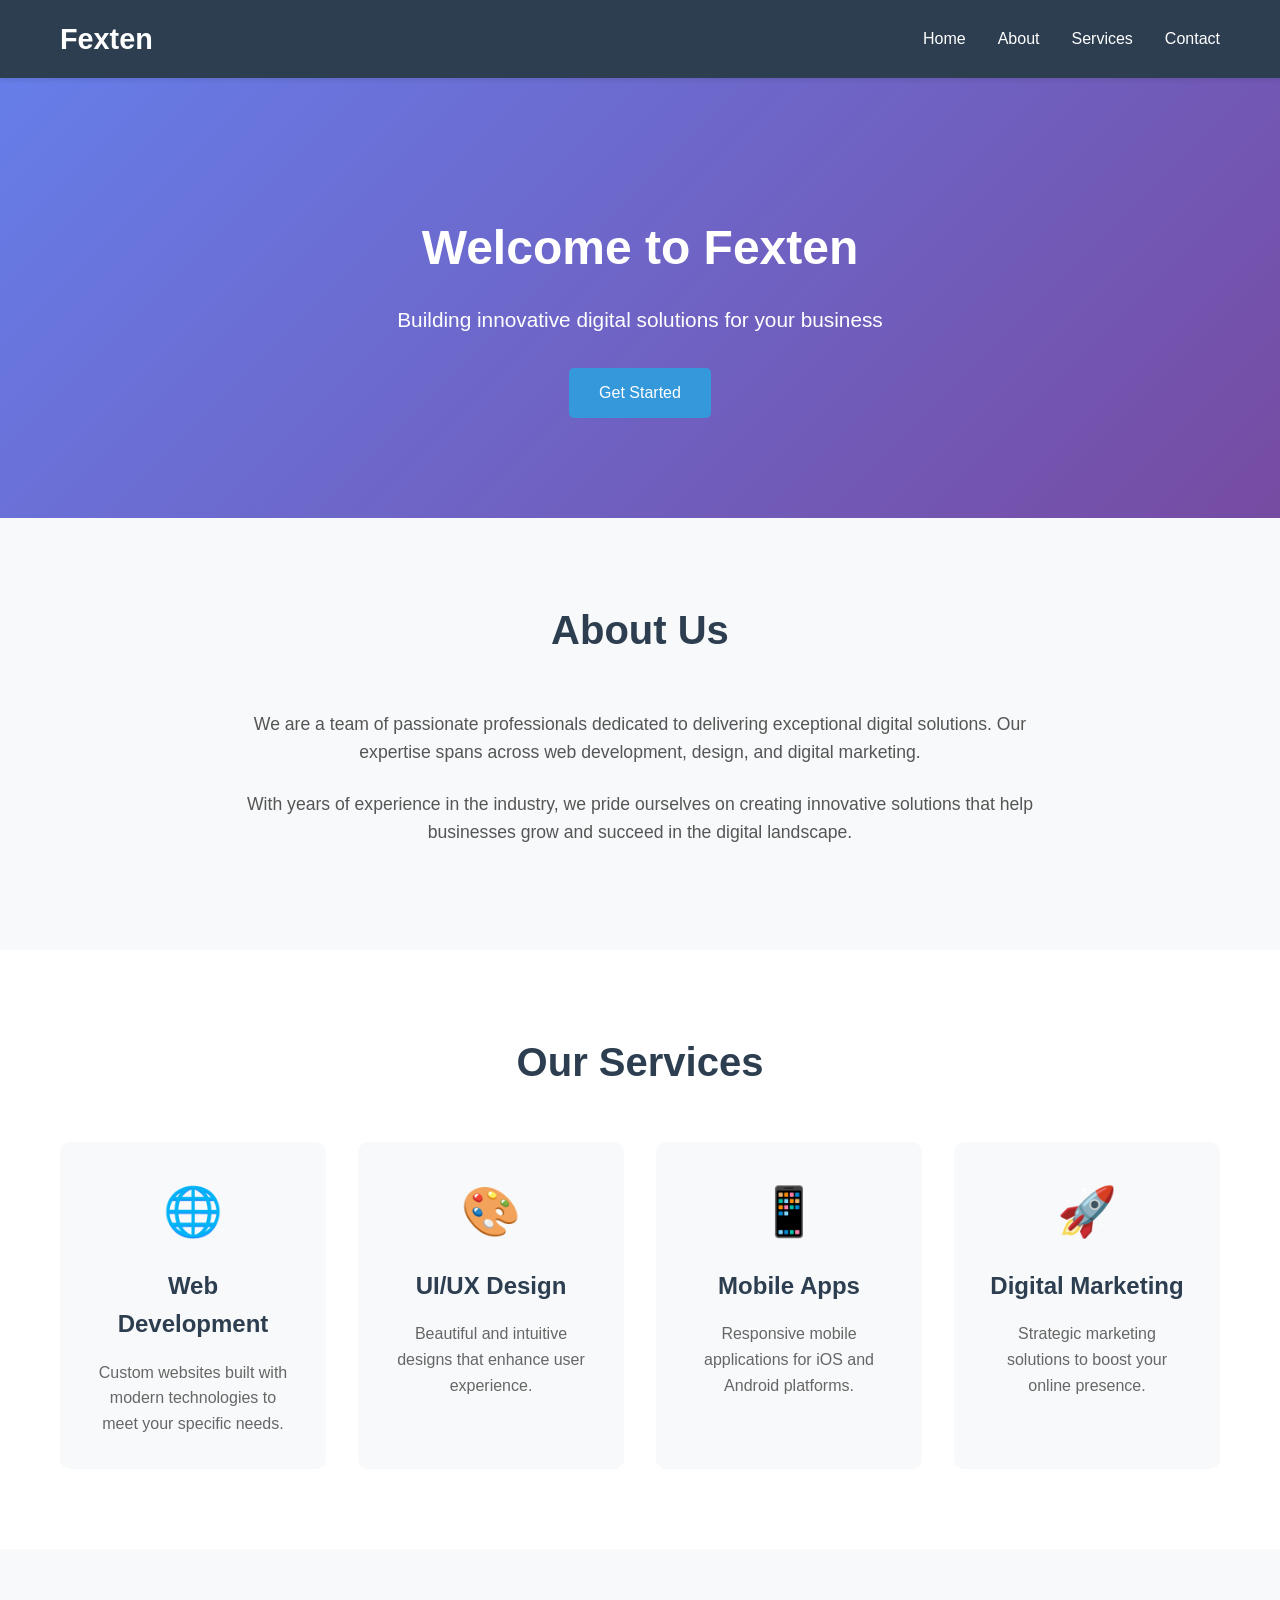
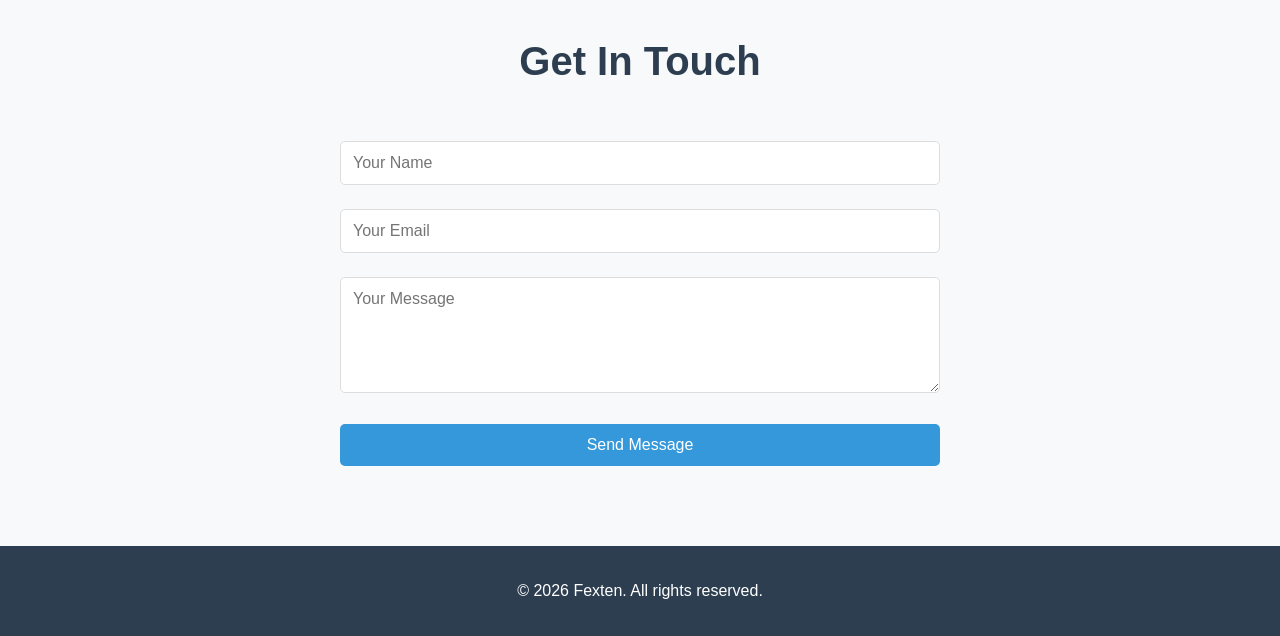
==== index.html @ c0294bf7 "Project initailization" ====
<!DOCTYPE html>
<html lang="en">
<head>
    <meta charset="UTF-8">
    <meta name="viewport" content="width=device-width, initial-scale=1.0">
    <title>Fexten - Your Digital Solution</title>
    <link rel="stylesheet" href="style.css">
</head>
<body>
    <!-- Header -->
    <header>
        <nav class="navbar">
            <div class="container">
                <div class="logo">
                    <h1>Fexten</h1>
                </div>
                <ul class="nav-menu">
                    <li><a href="#home">Home</a></li>
                    <li><a href="#about">About</a></li>
                    <li><a href="#services">Services</a></li>
                    <li><a href="#contact">Contact</a></li>
                </ul>
            </div>
        </nav>
    </header>

    <!-- Hero Section -->
    <section id="home" class="hero">
        <div class="container">
            <div class="hero-content">
                <h2>Welcome to Fexten</h2>
                <p>Building innovative digital solutions for your business</p>
                <a href="#services" class="btn">Get Started</a>
            </div>
        </div>
    </section>

    <!-- About Section -->
    <section id="about" class="about">
        <div class="container">
            <h2>About Us</h2>
            <div class="about-content">
                <div class="about-text">
                    <p>We are a team of passionate professionals dedicated to delivering exceptional digital solutions. Our expertise spans across web development, design, and digital marketing.</p>
                    <p>With years of experience in the industry, we pride ourselves on creating innovative solutions that help businesses grow and succeed in the digital landscape.</p>
                </div>
            </div>
        </div>
    </section>

    <!-- Services Section -->
    <section id="services" class="services">
        <div class="container">
            <h2>Our Services</h2>
            <div class="services-grid">
                <div class="service-card">
                    <div class="service-icon">🌐</div>
                    <h3>Web Development</h3>
                    <p>Custom websites built with modern technologies to meet your specific needs.</p>
                </div>
                <div class="service-card">
                    <div class="service-icon">🎨</div>
                    <h3>UI/UX Design</h3>
                    <p>Beautiful and intuitive designs that enhance user experience.</p>
                </div>
                <div class="service-card">
                    <div class="service-icon">📱</div>
                    <h3>Mobile Apps</h3>
                    <p>Responsive mobile applications for iOS and Android platforms.</p>
                </div>
                <div class="service-card">
                    <div class="service-icon">🚀</div>
                    <h3>Digital Marketing</h3>
                    <p>Strategic marketing solutions to boost your online presence.</p>
                </div>
            </div>
        </div>
    </section>

    <!-- Contact Section -->
    <section id="contact" class="contact">
        <div class="container">
            <h2>Get In Touch</h2>
            <div class="contact-content">
                <form class="contact-form">
                    <div class="form-group">
                        <input type="text" placeholder="Your Name" required>
                    </div>
                    <div class="form-group">
                        <input type="email" placeholder="Your Email" required>
                    </div>
                    <div class="form-group">
                        <textarea placeholder="Your Message" rows="5" required></textarea>
                    </div>
                    <button type="submit" class="btn">Send Message</button>
                </form>
            </div>
        </div>
    </section>

    <!-- Footer -->
    <footer>
        <div class="container">
            <p>&copy; 2026 Fexten. All rights reserved.</p>
        </div>
    </footer>
</body>
</html>
---- style.css ----
/* Reset and Base Styles */
* {
    margin: 0;
    padding: 0;
    box-sizing: border-box;
}

body {
    font-family: 'Segoe UI', Tahoma, Geneva, Verdana, sans-serif;
    line-height: 1.6;
    color: #333;
}

.container {
    max-width: 1200px;
    margin: 0 auto;
    padding: 0 20px;
}

/* Header and Navigation */
header {
    background-color: #2c3e50;
    color: white;
    padding: 1rem 0;
    position: fixed;
    width: 100%;
    top: 0;
    z-index: 1000;
    box-shadow: 0 2px 5px rgba(0, 0, 0, 0.1);
}

.navbar .container {
    display: flex;
    justify-content: space-between;
    align-items: center;
}

.logo h1 {
    font-size: 1.8rem;
    font-weight: bold;
}

.nav-menu {
    display: flex;
    list-style: none;
    gap: 2rem;
}

.nav-menu a {
    color: white;
    text-decoration: none;
    font-weight: 500;
    transition: color 0.3s ease;
}

.nav-menu a:hover {
    color: #3498db;
}

/* Hero Section */
.hero {
    background: linear-gradient(135deg, #667eea 0%, #764ba2 100%);
    color: white;
    padding: 150px 0 100px;
    text-align: center;
    margin-top: 60px;
}

.hero-content h2 {
    font-size: 3rem;
    margin-bottom: 1rem;
    animation: fadeInDown 1s ease;
}

.hero-content p {
    font-size: 1.3rem;
    margin-bottom: 2rem;
    animation: fadeInUp 1s ease;
}

/* Button Styles */
.btn {
    display: inline-block;
    padding: 12px 30px;
    background-color: #3498db;
    color: white;
    text-decoration: none;
    border-radius: 5px;
    transition: background-color 0.3s ease, transform 0.3s ease;
    border: none;
    cursor: pointer;
    font-size: 1rem;
}

.btn:hover {
    background-color: #2980b9;
    transform: translateY(-2px);
}

/* About Section */
.about {
    padding: 80px 0;
    background-color: #f8f9fa;
}

.about h2 {
    text-align: center;
    font-size: 2.5rem;
    margin-bottom: 3rem;
    color: #2c3e50;
}

.about-text {
    max-width: 800px;
    margin: 0 auto;
    text-align: center;
}

.about-text p {
    font-size: 1.1rem;
    margin-bottom: 1.5rem;
    color: #555;
}

/* Services Section */
.services {
    padding: 80px 0;
    background-color: white;
}

.services h2 {
    text-align: center;
    font-size: 2.5rem;
    margin-bottom: 3rem;
    color: #2c3e50;
}

.services-grid {
    display: grid;
    grid-template-columns: repeat(auto-fit, minmax(250px, 1fr));
    gap: 2rem;
}

.service-card {
    padding: 2rem;
    background-color: #f8f9fa;
    border-radius: 10px;
    text-align: center;
    transition: transform 0.3s ease, box-shadow 0.3s ease;
}

.service-card:hover {
    transform: translateY(-10px);
    box-shadow: 0 10px 30px rgba(0, 0, 0, 0.1);
}

.service-icon {
    font-size: 3rem;
    margin-bottom: 1rem;
}

.service-card h3 {
    font-size: 1.5rem;
    margin-bottom: 1rem;
    color: #2c3e50;
}

.service-card p {
    color: #666;
}

/* Contact Section */
.contact {
    padding: 80px 0;
    background-color: #f8f9fa;
}

.contact h2 {
    text-align: center;
    font-size: 2.5rem;
    margin-bottom: 3rem;
    color: #2c3e50;
}

.contact-content {
    max-width: 600px;
    margin: 0 auto;
}

.contact-form {
    display: flex;
    flex-direction: column;
    gap: 1.5rem;
}

.form-group input,
.form-group textarea {
    width: 100%;
    padding: 12px;
    border: 1px solid #ddd;
    border-radius: 5px;
    font-size: 1rem;
    font-family: inherit;
    transition: border-color 0.3s ease;
}

.form-group input:focus,
.form-group textarea:focus {
    outline: none;
    border-color: #3498db;
}

/* Footer */
footer {
    background-color: #2c3e50;
    color: white;
    text-align: center;
    padding: 2rem 0;
}

footer p {
    margin: 0;
}

/* Animations */
@keyframes fadeInDown {
    from {
        opacity: 0;
        transform: translateY(-20px);
    }
    to {
        opacity: 1;
        transform: translateY(0);
    }
}

@keyframes fadeInUp {
    from {
        opacity: 0;
        transform: translateY(20px);
    }
    to {
        opacity: 1;
        transform: translateY(0);
    }
}

/* Responsive Design */
@media (max-width: 768px) {
    .nav-menu {
        flex-direction: column;
        gap: 1rem;
    }

    .hero-content h2 {
        font-size: 2rem;
    }

    .hero-content p {
        font-size: 1rem;
    }

    .services-grid {
        grid-template-columns: 1fr;
    }
}
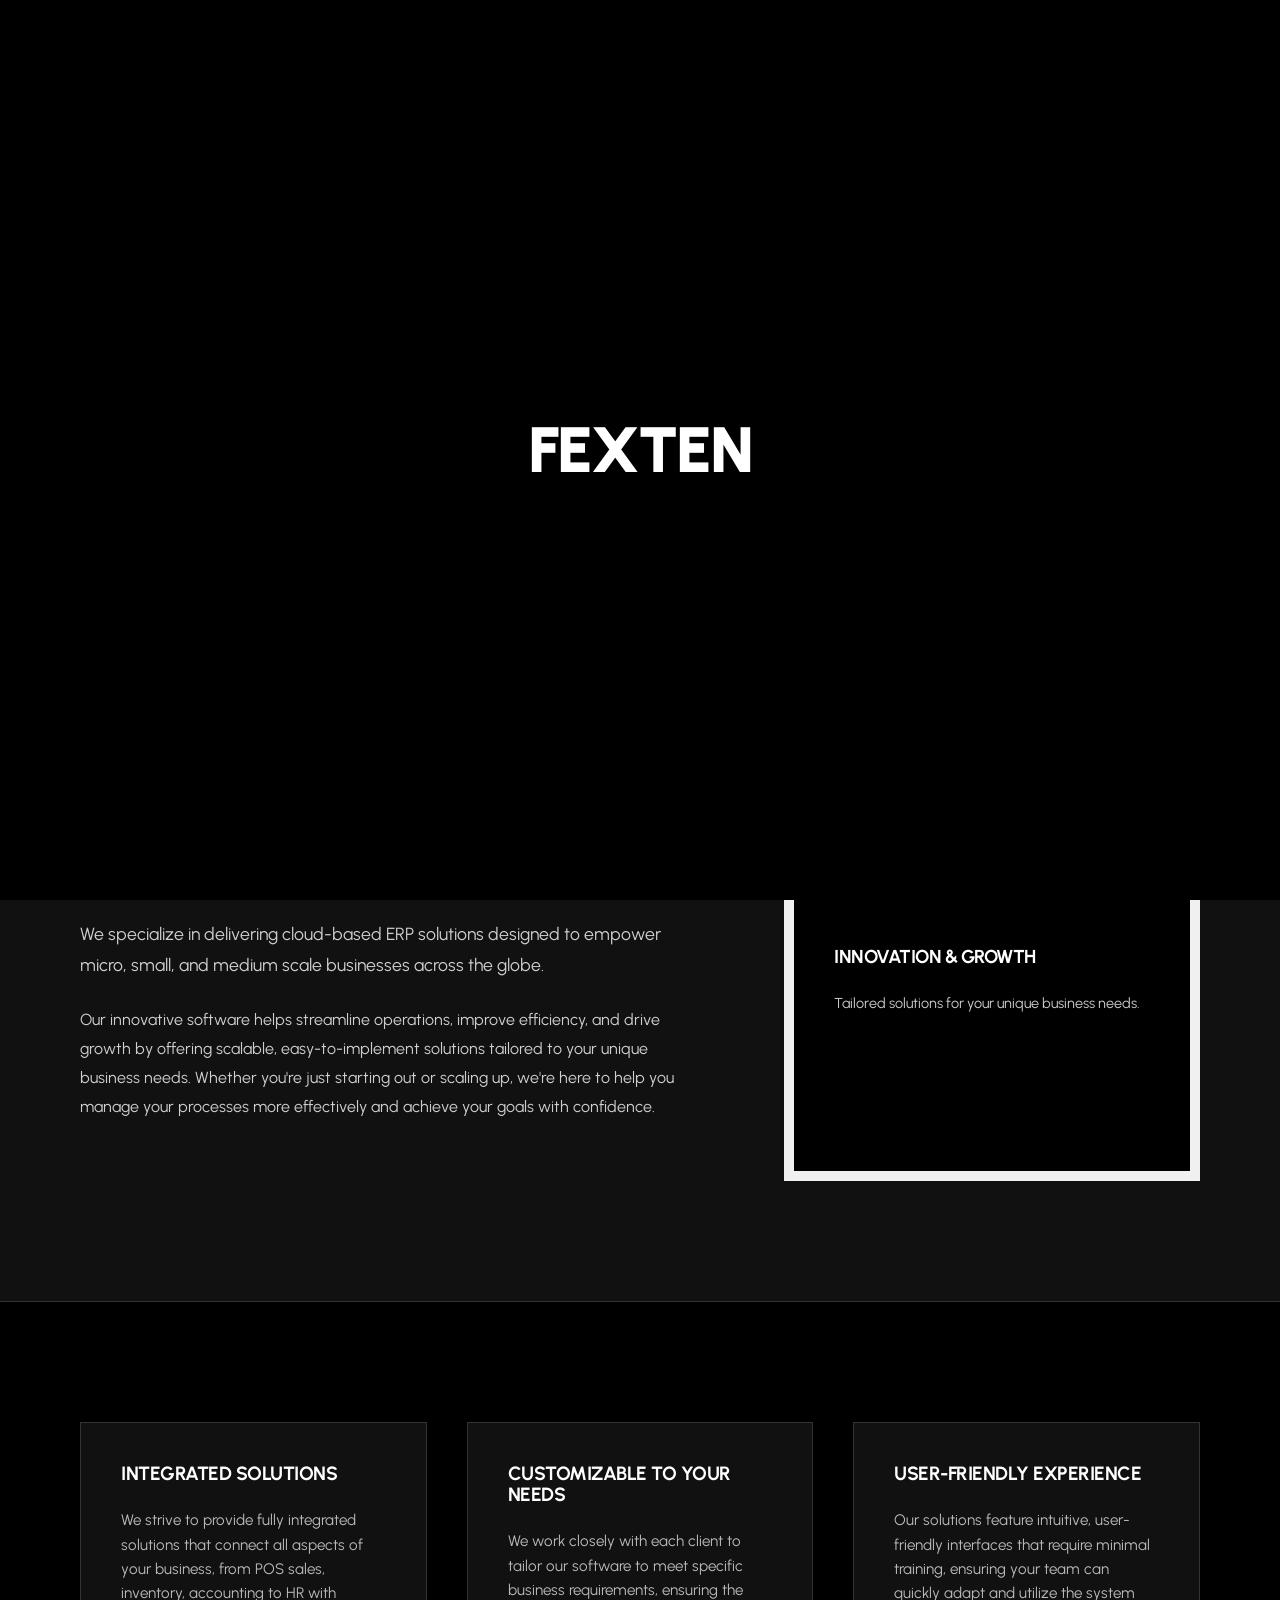
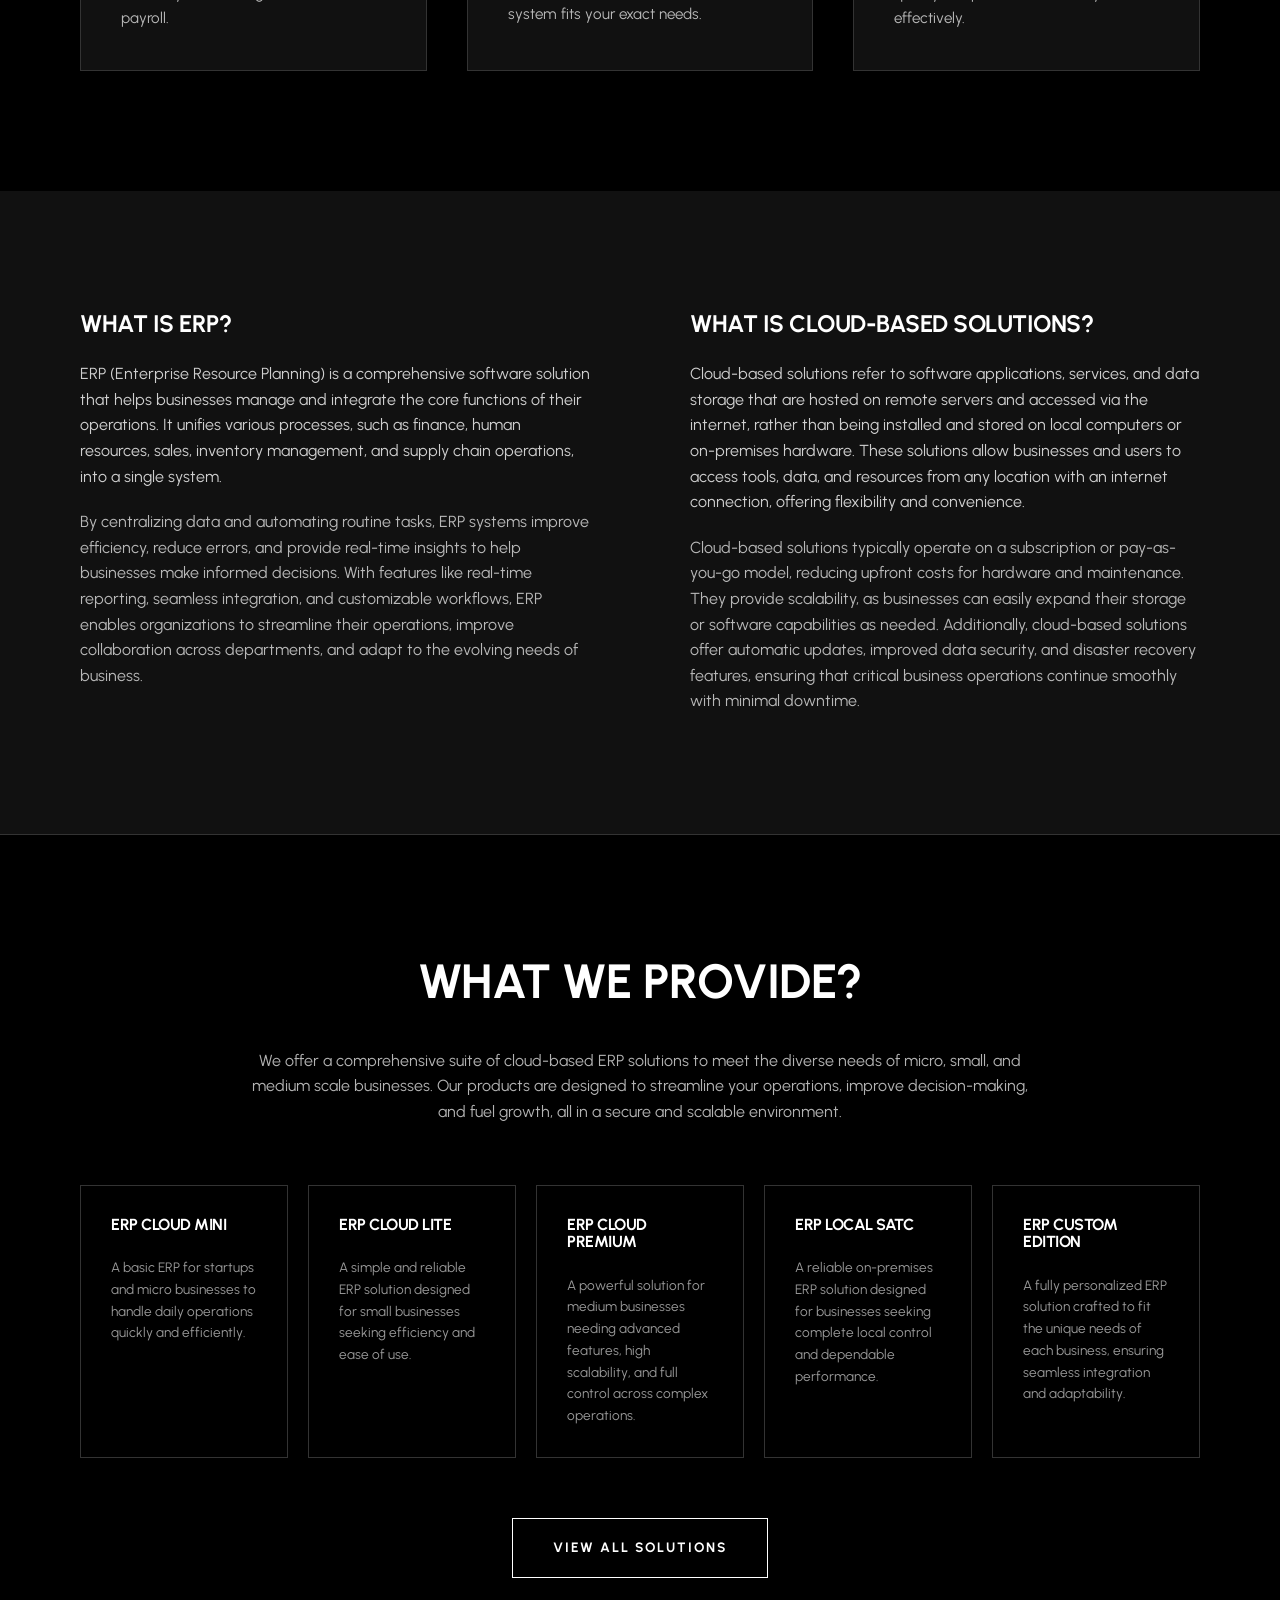
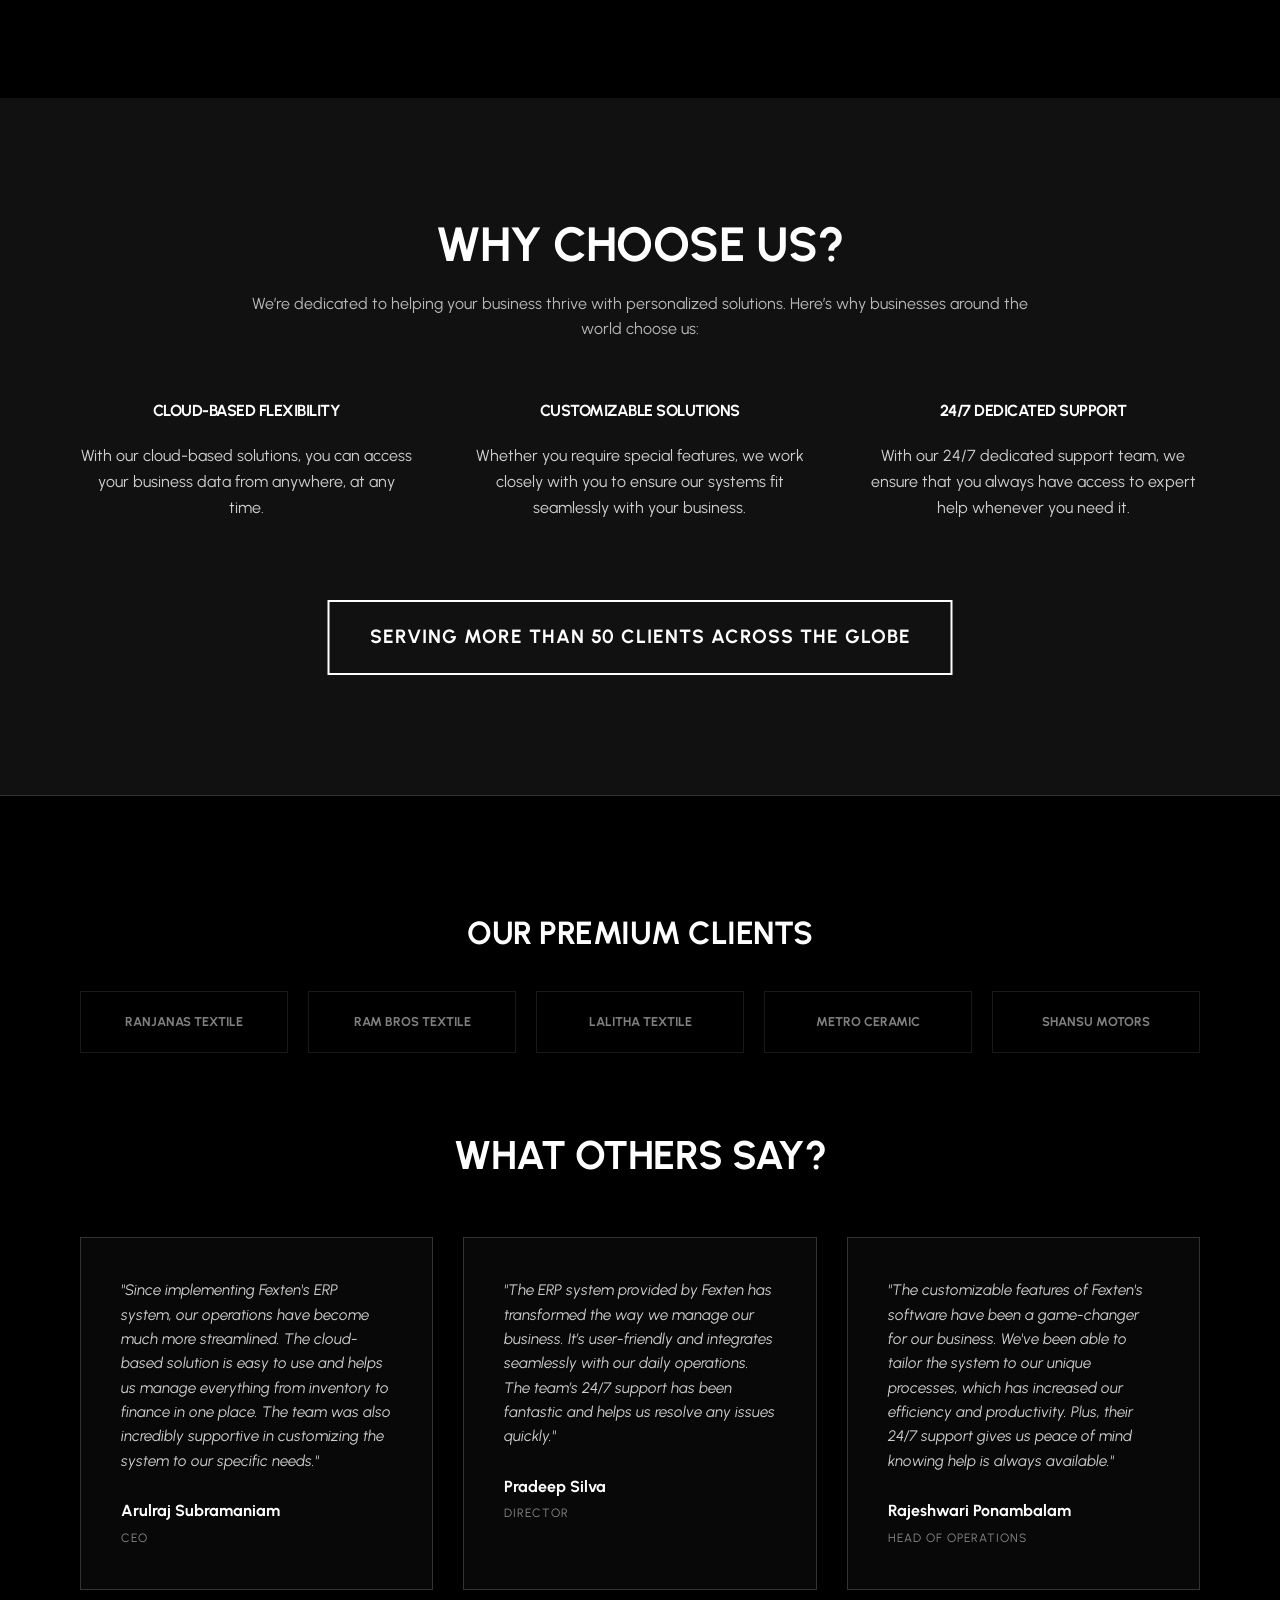
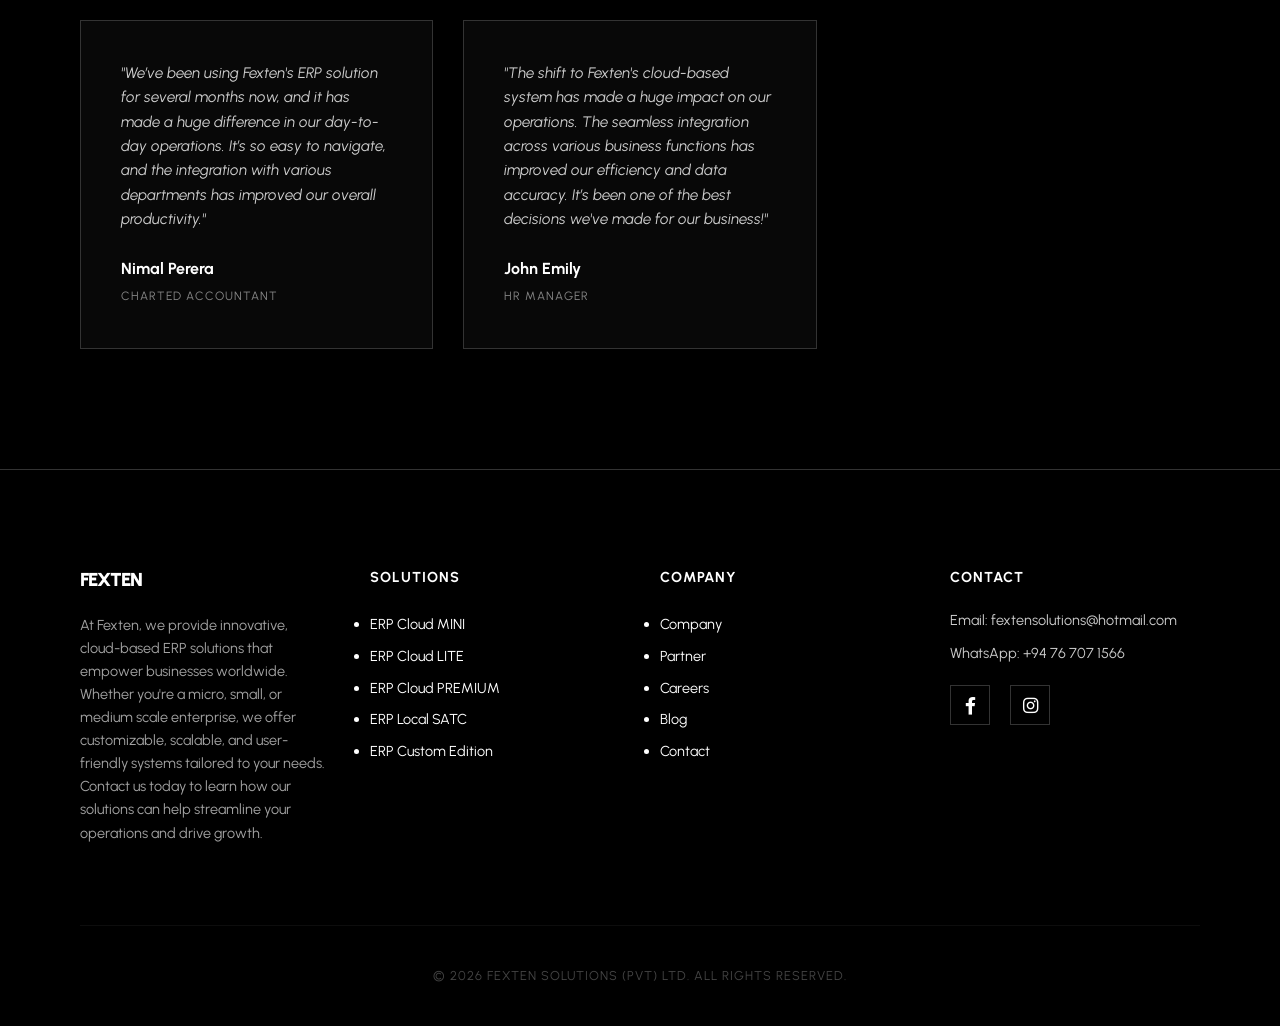
==== commit 6a02f4cf: "feat: Initial implementation of the Fexten website, including various pages, assets, and a refactore" ====
--- a/index.html
+++ b/index.html
@@ -1,108 +1,391 @@
 <!DOCTYPE html>
 <html lang="en">
+
 <head>
     <meta charset="UTF-8">
     <meta name="viewport" content="width=device-width, initial-scale=1.0">
-    <title>Fexten - Your Digital Solution</title>
-    <link rel="stylesheet" href="style.css">
+    <title>Fexten Solutions | Cloud-Based ERP</title>
+    <link rel="stylesheet" href="assets/css/style.css">
+    <link href="https://fonts.googleapis.com/css2?family=Urbanist:wght@300;400;500;600;700;800;900&display=swap"
+        rel="stylesheet">
+    <link rel="stylesheet" href="https://cdnjs.cloudflare.com/ajax/libs/font-awesome/6.0.0/css/all.min.css">
 </head>
+
 <body>
+    <!-- Preloader -->
+    <div id="preloader">
+        <div class="preloader-content">
+            <h1 class="welcome-text">Welcome</h1>
+            <div class="logo-animation">
+                FEXTEN
+            </div>
+        </div>
+    </div>
+
     <!-- Header -->
-    <header>
-        <nav class="navbar">
-            <div class="container">
-                <div class="logo">
-                    <h1>Fexten</h1>
-                </div>
-                <ul class="nav-menu">
-                    <li><a href="#home">Home</a></li>
-                    <li><a href="#about">About</a></li>
-                    <li><a href="#services">Services</a></li>
-                    <li><a href="#contact">Contact</a></li>
-                </ul>
-            </div>
-        </nav>
+    <nav class="navbar">
+        <div class="container header-container">
+            <div class="nav-logo">
+                <a href="index.html">
+                    <img src="assets/img/logo_whit.jpeg" alt="FEXTEN" class="nav-logo-img">
+                </a>
+            </div>
+            <div class="mobile-menu-btn">☰</div>
+            <div class="nav-links">
+                <a href="index.html" data-page="index">Home</a>
+                <a href="solutions.html" data-page="solutions">Solutions</a>
+                <a href="benefits.html" data-page="benefits">Benefits</a>
+                <a href="company.html" data-page="company">Company</a>
+                <a href="partner.html" data-page="partner">Partner</a>
+                <a href="careers.html" data-page="careers">Careers</a>
+                <a href="blog.html" data-page="blog">Blog</a>
+                <a href="contact.html" data-page="contact">Contact</a>
+                <button class="theme-toggle" id="theme-toggle">
+                    <span class="mode-text">Dark Mode</span>
+                </button>
+            </div>
+        </div>
+    </nav>
+
+
+    <!-- Hero Section -->
+    <header class="section hero text-center bg-black-section">
+        <div class="hero-bg-shapes">
+            <!-- Dodecahedron Wireframe -->
+            <svg class="geo-shape shape-1" viewBox="0 0 200 200" style="stroke: currentColor;">
+                <path d="M100 20 L160 50 L160 120 L100 150 L40 120 L40 50 Z" />
+                <path
+                    d="M100 20 L100 60 L160 50 M100 60 L160 120 M100 150 L100 110 L160 120 M100 110 L40 120 M40 50 L100 60 M40 120 L40 50 M100 110 L40 120" />
+                <circle cx="100" cy="20" r="1.5" fill="currentColor" />
+                <circle cx="160" cy="50" r="1.5" fill="currentColor" />
+                <circle cx="160" cy="120" r="1.5" fill="currentColor" />
+                <circle cx="100" cy="150" r="1.5" fill="currentColor" />
+                <circle cx="40" cy="120" r="1.5" fill="currentColor" />
+                <circle cx="40" cy="50" r="1.5" fill="currentColor" />
+            </svg>
+            <!-- Icosahedron Wireframe -->
+            <svg class="geo-shape shape-2" viewBox="0 0 200 200" style="stroke: currentColor;">
+                <path d="M100 20 L180 80 L150 160 L50 160 L20 80 Z" />
+                <path d="M100 20 L150 160 M100 20 L50 160 M180 80 L20 80 M180 80 L50 160 M20 80 L150 160" />
+            </svg>
+            <!-- Small Accent Shape -->
+            <svg class="geo-shape shape-3" viewBox="0 0 100 100" style="stroke: currentColor;">
+                <rect x="25" y="25" width="50" height="50" transform="rotate(45 50 50)" />
+            </svg>
+        </div>
+        <div class="container" style="padding-top: 60px;">
+            <h1>Make Your Business Operations Better</h1>
+            <p class="mb-2" style="max-width: 800px; margin: 0 auto; font-size: 1.2rem; opacity: 0.8;">
+                Empowering micro, small, and medium scale businesses with innovative, scalable cloud-based ERP
+                solutions.
+            </p>
+            <div style="margin-top: 50px;">
+                <a href="contact.html" class="btn btn-filled">Get Started</a>
+                <a href="solutions.html" class="btn" style="margin-left: 20px;">Explore Solutions</a>
+            </div>
+        </div>
     </header>
 
-    <!-- Hero Section -->
-    <section id="home" class="hero">
-        <div class="container">
-            <div class="hero-content">
-                <h2>Welcome to Fexten</h2>
-                <p>Building innovative digital solutions for your business</p>
-                <a href="#services" class="btn">Get Started</a>
-            </div>
-        </div>
-    </section>
-
-    <!-- About Section -->
-    <section id="about" class="about">
-        <div class="container">
-            <h2>About Us</h2>
-            <div class="about-content">
-                <div class="about-text">
-                    <p>We are a team of passionate professionals dedicated to delivering exceptional digital solutions. Our expertise spans across web development, design, and digital marketing.</p>
-                    <p>With years of experience in the industry, we pride ourselves on creating innovative solutions that help businesses grow and succeed in the digital landscape.</p>
-                </div>
-            </div>
-        </div>
-    </section>
-
-    <!-- Services Section -->
-    <section id="services" class="services">
-        <div class="container">
-            <h2>Our Services</h2>
-            <div class="services-grid">
-                <div class="service-card">
-                    <div class="service-icon">🌐</div>
-                    <h3>Web Development</h3>
-                    <p>Custom websites built with modern technologies to meet your specific needs.</p>
-                </div>
-                <div class="service-card">
-                    <div class="service-icon">🎨</div>
-                    <h3>UI/UX Design</h3>
-                    <p>Beautiful and intuitive designs that enhance user experience.</p>
-                </div>
-                <div class="service-card">
-                    <div class="service-icon">📱</div>
-                    <h3>Mobile Apps</h3>
-                    <p>Responsive mobile applications for iOS and Android platforms.</p>
-                </div>
-                <div class="service-card">
-                    <div class="service-icon">🚀</div>
-                    <h3>Digital Marketing</h3>
-                    <p>Strategic marketing solutions to boost your online presence.</p>
-                </div>
-            </div>
-        </div>
-    </section>
-
-    <!-- Contact Section -->
-    <section id="contact" class="contact">
-        <div class="container">
-            <h2>Get In Touch</h2>
-            <div class="contact-content">
-                <form class="contact-form">
-                    <div class="form-group">
-                        <input type="text" placeholder="Your Name" required>
-                    </div>
-                    <div class="form-group">
-                        <input type="email" placeholder="Your Email" required>
-                    </div>
-                    <div class="form-group">
-                        <textarea placeholder="Your Message" rows="5" required></textarea>
-                    </div>
-                    <button type="submit" class="btn">Send Message</button>
-                </form>
-            </div>
-        </div>
-    </section>
+    <!-- Who We Are -->
+    <section class="section bg-white-section">
+        <div class="container">
+            <div style="display: grid; grid-template-columns: 1.2fr 0.8fr; gap: 80px; align-items: center;">
+                <div>
+                    <h2 style="font-size: 3rem; text-transform: uppercase;">Who We Are?</h2>
+                    <p style="font-size: 1.1rem; margin-bottom: 25px; line-height: 1.8;">
+                        We specialize in delivering cloud-based ERP solutions designed to empower micro, small, and
+                        medium scale businesses across the globe.
+                    </p>
+                    <p style="opacity: 0.8; line-height: 1.8;">
+                        Our innovative software helps streamline operations, improve efficiency, and drive growth by
+                        offering scalable, easy-to-implement solutions tailored to your unique business needs. Whether
+                        you're just starting out or scaling up, we're here to help you manage your processes more
+                        effectively and achieve your goals with confidence.
+                    </p>
+                </div>
+                <div
+                    style="background: #000; color: #fff; height: 400px; display: flex; flex-direction: column; justify-content: center; padding: 40px; border: 10px solid #f0f0f0;">
+                    <h3 style="color: #fff; text-transform: uppercase;">Innovation & Growth</h3>
+                    <p style="color: #ccc; font-size: 0.9rem;">Tailored solutions for your unique business needs.</p>
+                </div>
+            </div>
+        </div>
+    </section>
+
+    <!-- Integrated / Customizable / User-Friendly -->
+    <section class="section bg-black-section" style="border-top: 1px solid #333;">
+        <div class="container">
+            <div style="display: grid; grid-template-columns: repeat(3, 1fr); gap: 40px;">
+                <div class="card" style="background: #111; border-color: #333;">
+                    <h3 style="text-transform: uppercase; font-size: 1.2rem;">Integrated Solutions</h3>
+                    <p style="opacity: 0.7; font-size: 0.95rem;">We strive to provide fully integrated solutions that
+                        connect all aspects of your business, from POS sales, inventory, accounting to HR with payroll.
+                    </p>
+                </div>
+                <div class="card" style="background: #111; border-color: #333;">
+                    <h3 style="text-transform: uppercase; font-size: 1.2rem;">Customizable to Your Needs</h3>
+                    <p style="opacity: 0.7; font-size: 0.95rem;">We work closely with each client to tailor our software
+                        to meet specific business requirements, ensuring the system fits your exact needs.</p>
+                </div>
+                <div class="card" style="background: #111; border-color: #333;">
+                    <h3 style="text-transform: uppercase; font-size: 1.2rem;">User-Friendly Experience</h3>
+                    <p style="opacity: 0.7; font-size: 0.95rem;">Our solutions feature intuitive, user-friendly
+                        interfaces that require minimal training, ensuring your team can quickly adapt and utilize the
+                        system effectively.</p>
+                </div>
+            </div>
+        </div>
+    </section>
+
+    <!-- Knowledge Base (ERP & Cloud) -->
+    <section class="section bg-white-section">
+        <div class="container">
+            <div style="display: grid; grid-template-columns: 1fr 1fr; gap: 100px;">
+                <div>
+                    <h2 style="text-transform: uppercase;">What is ERP?</h2>
+                    <p style="margin-bottom: 20px;">
+                        ERP (Enterprise Resource Planning) is a comprehensive software solution that helps businesses
+                        manage and integrate the core functions of their operations. It unifies various processes, such
+                        as finance, human resources, sales, inventory management, and supply chain operations, into a
+                        single system.
+                    </p>
+                    <p style="opacity: 0.7;">
+                        By centralizing data and automating routine tasks, ERP systems improve efficiency, reduce
+                        errors, and provide real-time insights to help businesses make informed decisions. With features
+                        like real-time reporting, seamless integration, and customizable workflows, ERP enables
+                        organizations to streamline their operations, improve collaboration across departments, and
+                        adapt to the evolving needs of business.
+                    </p>
+                </div>
+                <div>
+                    <h2 style="text-transform: uppercase;">What is Cloud-Based Solutions?</h2>
+                    <p style="margin-bottom: 20px;">
+                        Cloud-based solutions refer to software applications, services, and data storage that are hosted
+                        on remote servers and accessed via the internet, rather than being installed and stored on local
+                        computers or on-premises hardware. These solutions allow businesses and users to access tools,
+                        data, and resources from any location with an internet connection, offering flexibility and
+                        convenience.
+                    </p>
+                    <p style="opacity: 0.7;">
+                        Cloud-based solutions typically operate on a subscription or pay-as-you-go model, reducing
+                        upfront costs for hardware and maintenance. They provide scalability, as businesses can easily
+                        expand their storage or software capabilities as needed. Additionally, cloud-based solutions
+                        offer automatic updates, improved data security, and disaster recovery features, ensuring that
+                        critical business operations continue smoothly with minimal downtime.
+                    </p>
+                </div>
+            </div>
+        </div>
+    </section>
+
+    <!-- Products -->
+    <section class="section bg-black-section" style="border-top: 1px solid #333;">
+        <div class="container text-center">
+            <h2 style="font-size: 3rem; text-transform: uppercase; margin-bottom: 40px;">What We Provide?</h2>
+            <p style="max-width: 800px; margin: 0 auto 60px; opacity: 0.7;">
+                We offer a comprehensive suite of cloud-based ERP solutions to meet the diverse needs of micro, small,
+                and medium scale businesses. Our products are designed to streamline your operations, improve
+                decision-making, and fuel growth, all in a secure and scalable environment.
+            </p>
+            <div
+                style="display: grid; grid-template-columns: repeat(auto-fit, minmax(200px, 1fr)); gap: 20px; text-align: left;">
+                <div style="border: 1px solid #333; padding: 30px;">
+                    <h4 style="text-transform: uppercase;">ERP Cloud MINI</h4>
+                    <p style="font-size: 0.85rem; opacity: 0.6;">A basic ERP for startups and micro businesses to handle
+                        daily operations quickly and efficiently.</p>
+                </div>
+                <div style="border: 1px solid #333; padding: 30px;">
+                    <h4 style="text-transform: uppercase;">ERP Cloud LITE</h4>
+                    <p style="font-size: 0.85rem; opacity: 0.6;">A simple and reliable ERP solution designed for small
+                        businesses seeking efficiency and ease of use.</p>
+                </div>
+                <div style="border: 1px solid #333; padding: 30px;">
+                    <h4 style="text-transform: uppercase;">ERP Cloud PREMIUM</h4>
+                    <p style="font-size: 0.85rem; opacity: 0.6;">A powerful solution for medium businesses needing
+                        advanced features, high scalability, and full control across complex operations.</p>
+                </div>
+                <div style="border: 1px solid #333; padding: 30px;">
+                    <h4 style="text-transform: uppercase;">ERP Local SATC</h4>
+                    <p style="font-size: 0.85rem; opacity: 0.6;">A reliable on-premises ERP solution designed for
+                        businesses seeking complete local control and dependable performance.</p>
+                </div>
+                <div style="border: 1px solid #333; padding: 30px;">
+                    <h4 style="text-transform: uppercase;">ERP Custom Edition</h4>
+                    <p style="font-size: 0.85rem; opacity: 0.6;">A fully personalized ERP solution crafted to fit the
+                        unique needs of each business, ensuring seamless integration and adaptability.</p>
+                </div>
+            </div>
+            <div style="margin-top: 60px;">
+                <a href="solutions.html" class="btn">View All Solutions</a>
+            </div>
+        </div>
+    </section>
+
+    <!-- Why Choose Us -->
+    <section class="section bg-white-section">
+        <div class="container">
+            <h2 class="text-center" style="font-size: 3rem; text-transform: uppercase; margin-bottom: 60px;">Why Choose
+                Us?</h2>
+            <p class="text-center" style="max-width: 800px; margin: -40px auto 60px; opacity: 0.7;">
+                We’re dedicated to helping your business thrive with personalized solutions. Here’s why businesses
+                around the world choose us:
+            </p>
+            <div style="display: grid; grid-template-columns: repeat(3, 1fr); gap: 60px;">
+                <div class="text-center">
+                    <h4 style="text-transform: uppercase;">Cloud-Based Flexibility</h4>
+                    <p style="opacity: 0.8;">With our cloud-based solutions, you can access your business data from
+                        anywhere, at any time.</p>
+                </div>
+                <div class="text-center">
+                    <h4 style="text-transform: uppercase;">Customizable Solutions</h4>
+                    <p style="opacity: 0.8;">Whether you require special features, we work closely with you to ensure
+                        our systems fit seamlessly with your business.</p>
+                </div>
+                <div class="text-center">
+                    <h4 style="text-transform: uppercase;">24/7 Dedicated Support</h4>
+                    <p style="opacity: 0.8;">With our 24/7 dedicated support team, we ensure that you always have access
+                        to expert help whenever you need it.</p>
+                </div>
+            </div>
+            <a href="company.html" class="clients-badge">
+                SERVING MORE THAN 50 CLIENTS ACROSS THE GLOBE
+            </a>
+        </div>
+    </section>
+
+    <!-- Clients & Testimonials -->
+    <section class="section bg-black-section" style="border-top: 1px solid #333;">
+        <div class="container">
+            <div class="text-center" style="margin-bottom: 80px;">
+                <h3 style="text-transform: uppercase; font-size: 2rem; margin-bottom: 40px;">Our Premium Clients</h3>
+                <div style="display: grid; grid-template-columns: repeat(5, 1fr); gap: 20px; opacity: 0.5;">
+                    <div style="border: 1px solid #333; padding: 20px; font-weight: 700; font-size: 0.8rem;">RANJANAS
+                        TEXTILE</div>
+                    <div style="border: 1px solid #333; padding: 20px; font-weight: 700; font-size: 0.8rem;">RAM BROS
+                        TEXTILE</div>
+                    <div style="border: 1px solid #333; padding: 20px; font-weight: 700; font-size: 0.8rem;">LALITHA
+                        TEXTILE</div>
+                    <div style="border: 1px solid #333; padding: 20px; font-weight: 700; font-size: 0.8rem;">METRO
+                        CERAMIC</div>
+                    <div style="border: 1px solid #333; padding: 20px; font-weight: 700; font-size: 0.8rem;">SHANSU
+                        MOTORS</div>
+                </div>
+            </div>
+
+            <h2 class="text-center" style="text-transform: uppercase; font-size: 2.5rem; margin-bottom: 60px;">What
+                Others Say?</h2>
+            <div style="display: grid; grid-template-columns: repeat(auto-fit, minmax(300px, 1fr)); gap: 30px;">
+                <!-- Testimonial 1 -->
+                <div style="padding: 40px; border: 1px solid #333; background: #080808;">
+                    <p style="font-style: italic; margin-bottom: 25px; opacity: 0.8; font-size: 0.95rem;">"Since
+                        implementing Fexten's ERP system, our operations have become much more streamlined. The
+                        cloud-based solution is easy to use and helps us manage everything from inventory to finance in
+                        one place. The team was also incredibly supportive in customizing the system to our specific
+                        needs."</p>
+                    <strong>Arulraj Subramaniam</strong><br>
+                    <span
+                        style="font-size: 0.75rem; color: #888; text-transform: uppercase; letter-spacing: 1px;">CEO</span>
+                </div>
+                <!-- Testimonial 2 -->
+                <div style="padding: 40px; border: 1px solid #333; background: #080808;">
+                    <p style="font-style: italic; margin-bottom: 25px; opacity: 0.8; font-size: 0.95rem;">"The ERP
+                        system provided by Fexten has transformed the way we manage our business. It’s user-friendly and
+                        integrates seamlessly with our daily operations. The team’s 24/7 support has been fantastic and
+                        helps us resolve any issues quickly."</p>
+                    <strong>Pradeep Silva</strong><br>
+                    <span
+                        style="font-size: 0.75rem; color: #888; text-transform: uppercase; letter-spacing: 1px;">Director</span>
+                </div>
+                <!-- Testimonial 3 -->
+                <div style="padding: 40px; border: 1px solid #333; background: #080808;">
+                    <p style="font-style: italic; margin-bottom: 25px; opacity: 0.8; font-size: 0.95rem;">"The
+                        customizable features of Fexten's software have been a game-changer for our business. We've been
+                        able to tailor the system to our unique processes, which has increased our efficiency and
+                        productivity. Plus, their 24/7 support gives us peace of mind knowing help is always available."
+                    </p>
+                    <strong>Rajeshwari Ponambalam</strong><br>
+                    <span style="font-size: 0.75rem; color: #888; text-transform: uppercase; letter-spacing: 1px;">Head
+                        of Operations</span>
+                </div>
+                <!-- Testimonial 4 -->
+                <div style="padding: 40px; border: 1px solid #333; background: #080808;">
+                    <p style="font-style: italic; margin-bottom: 25px; opacity: 0.8; font-size: 0.95rem;">"We’ve been
+                        using Fexten's ERP solution for several months now, and it has made a huge difference in our
+                        day-to-day operations. It’s so easy to navigate, and the integration with various departments
+                        has improved our overall productivity."</p>
+                    <strong>Nimal Perera</strong><br>
+                    <span
+                        style="font-size: 0.75rem; color: #888; text-transform: uppercase; letter-spacing: 1px;">Charted
+                        Accountant</span>
+                </div>
+                <!-- Testimonial 5 -->
+                <div style="padding: 40px; border: 1px solid #333; background: #080808;">
+                    <p style="font-style: italic; margin-bottom: 25px; opacity: 0.8; font-size: 0.95rem;">"The shift to
+                        Fexten's cloud-based system has made a huge impact on our operations. The seamless integration
+                        across various business functions has improved our efficiency and data accuracy. It’s been one
+                        of the best decisions we've made for our business!"</p>
+                    <strong>John Emily</strong><br>
+                    <span style="font-size: 0.75rem; color: #888; text-transform: uppercase; letter-spacing: 1px;">HR
+                        Manager</span>
+                </div>
+            </div>
+        </div>
+    </section>
+
 
     <!-- Footer -->
     <footer>
         <div class="container">
-            <p>&copy; 2026 Fexten. All rights reserved.</p>
+            <div class="footer-grid" style="display: grid; grid-template-columns: repeat(4, 1fr); gap: 40px;">
+                <div>
+                    <h3 style="font-weight: 900; letter-spacing: -1px;">FEXTEN</h3>
+                    <p style="font-size: 0.9rem; line-height: 1.6; opacity: 0.8;">At Fexten, we provide innovative,
+                        cloud-based ERP solutions that empower businesses worldwide. Whether you're a micro, small, or
+                        medium scale enterprise, we offer customizable, scalable, and user-friendly systems tailored to
+                        your
+                        needs. Contact us today to learn how our solutions can help streamline your operations and drive
+                        growth.</p>
+                </div>
+                <div>
+                    <h4 style="text-transform: uppercase; font-size: 0.9rem; letter-spacing: 1px;">Solutions</h4>
+                    <ul style="line-height: 2.2; font-size: 0.9rem;">
+                        <li><a href="solutions.html">ERP Cloud MINI</a></li>
+                        <li><a href="solutions.html">ERP Cloud LITE</a></li>
+                        <li><a href="solutions.html">ERP Cloud PREMIUM</a></li>
+                        <li><a href="solutions.html">ERP Local SATC</a></li>
+                        <li><a href="solutions.html">ERP Custom Edition</a></li>
+                    </ul>
+                </div>
+                <div>
+                    <h4 style="text-transform: uppercase; font-size: 0.9rem; letter-spacing: 1px;">Company</h4>
+                    <ul style="line-height: 2.2; font-size: 0.9rem;">
+                        <li><a href="company.html">Company</a></li>
+                        <li><a href="partner.html">Partner</a></li>
+                        <li><a href="careers.html">Careers</a></li>
+                        <li><a href="blog.html">Blog</a></li>
+                        <li><a href="contact.html">Contact</a></li>
+                    </ul>
+                </div>
+                <div>
+                    <h4 style="text-transform: uppercase; font-size: 0.9rem; letter-spacing: 1px;">Contact</h4>
+                    <p style="font-size: 0.9rem; margin-bottom: 10px;">Email: fextensolutions@hotmail.com</p>
+                    <p style="font-size: 0.9rem; margin-bottom: 20px;">WhatsApp: +94 76 707 1566</p>
+                    <div style="display: flex; gap: 20px;">
+                        <a href="https://web.facebook.com/profile.php?id=61559175011664" target="_blank"
+                            class="social-icon"><i class="fab fa-facebook-f"></i></a>
+                        <a href="https://www.instagram.com/fexten_solutions" target="_blank" class="social-icon"><i
+                                class="fab fa-instagram"></i></a>
+                    </div>
+                </div>
+            </div>
+            <div class="footer-bottom"
+                style="margin-top: 80px; padding-top: 40px; border-top: 1px solid rgba(255,255,255,0.1); text-align: center; font-size: 0.8rem; opacity: 0.5; letter-spacing: 1px;">
+                &copy; 2026 Fexten Solutions (Pvt) Ltd. All Rights Reserved.
+            </div>
         </div>
     </footer>
+
+    <script src="assets/js/script.js"></script>
 </body>
-</html>
+
+</html>
--- a/assets/css/style.css
+++ b/assets/css/style.css
@@ -0,0 +1,768 @@
+:root {
+    --bg-color: #ffffff;
+    --text-color: #000000;
+    --accent-color: #000000;
+    --secondary-bg: #f5f5f5;
+    --secondary-text: #333333;
+    --border-color: #e0e0e0;
+    --font-primary: 'Urbanist', sans-serif;
+    --font-secondary: 'Urbanist', sans-serif;
+
+    --container-width: 1200px;
+    --nav-height: 80px;
+    --border-radius: 0px;
+    /* Sharp corners for premium look */
+    --btn-radius: 0px;
+
+    --transition: all 0.4s cubic-bezier(0.16, 1, 0.3, 1);
+}
+
+[data-theme="dark"] {
+    --bg-color: #000000;
+    --text-color: #ffffff;
+    --accent-color: #ffffff;
+    --secondary-bg: #111111;
+    --secondary-text: #cccccc;
+    --border-color: #333333;
+}
+
+* {
+    margin: 0;
+    padding: 0;
+    box-sizing: border-box;
+}
+
+body {
+    font-family: var(--font-primary);
+    background-color: var(--bg-color);
+    color: var(--text-color);
+    line-height: 1.6;
+    transition: var(--transition);
+    background-image:
+        linear-gradient(rgba(0, 0, 0, 0.03) 1px, transparent 1px),
+        linear-gradient(90deg, rgba(0, 0, 0, 0.03) 1px, transparent 1px);
+    background-size: 60px 60px;
+}
+
+[data-theme="dark"] body {
+    background-image:
+        linear-gradient(rgba(255, 255, 255, 0.03) 1px, transparent 1px),
+        linear-gradient(90deg, rgba(255, 255, 255, 0.03) 1px, transparent 1px);
+}
+
+.hero::before {
+    content: '';
+    position: absolute;
+    top: 0;
+    left: 0;
+    right: 0;
+    bottom: 0;
+    background:
+        radial-gradient(circle at 50% 50%, rgba(0, 0, 0, 0.05) 0%, transparent 50%),
+        repeating-linear-gradient(45deg, transparent, transparent 10px, rgba(0, 0, 0, 0.02) 10px, rgba(0, 0, 0, 0.02) 11px);
+    pointer-events: none;
+    z-index: -1;
+}
+
+.hero h1 {
+    font-size: clamp(3rem, 8vw, 5rem);
+    font-weight: 800;
+    letter-spacing: -3px;
+    line-height: 1;
+    margin-bottom: 30px;
+    text-transform: uppercase;
+    position: relative;
+    z-index: 1;
+}
+
+/* Geometric Background Shapes */
+.hero-bg-shapes {
+    position: absolute;
+    top: 0;
+    left: 0;
+    width: 100%;
+    height: 100%;
+    z-index: 0;
+    pointer-events: none;
+    overflow: hidden;
+}
+
+.geo-shape {
+    position: absolute;
+    stroke-width: 0.5px;
+    fill: none;
+    opacity: 0.15;
+    transition: all 1s ease-in-out;
+}
+
+.shape-1 {
+    top: 10%;
+    right: -10%;
+    width: 800px;
+    height: 800px;
+    animation: rotateSlow 80s linear infinite;
+}
+
+.shape-2 {
+    bottom: -20%;
+    left: -10%;
+    width: 600px;
+    height: 600px;
+    animation: rotateSlowReverse 60s linear infinite;
+}
+
+.shape-3 {
+    top: 40%;
+    left: 20%;
+    width: 400px;
+    height: 400px;
+    animation: float 25s ease-in-out infinite;
+    opacity: 0.1;
+}
+
+[data-theme="light"] .geo-shape {
+    stroke: #000000;
+}
+
+[data-theme="dark"] .geo-shape {
+    stroke: #ffffff;
+}
+
+@keyframes rotateSlow {
+    from {
+        transform: rotate(0deg);
+    }
+
+    to {
+        transform: rotate(360deg);
+    }
+}
+
+@keyframes rotateSlowReverse {
+    from {
+        transform: rotate(360deg);
+    }
+
+    to {
+        transform: rotate(0deg);
+    }
+}
+
+@keyframes float {
+
+    0%,
+    100% {
+        transform: translateY(0) rotate(0deg);
+    }
+
+    50% {
+        transform: translateY(-30px) rotate(10deg);
+    }
+}
+
+h1,
+h2,
+h3,
+h4,
+h5,
+h6 {
+    font-family: var(--font-secondary);
+    font-weight: 700;
+    line-height: 1.1;
+    margin-bottom: 1.5rem;
+    letter-spacing: -0.5px;
+}
+
+a {
+    text-decoration: none;
+    color: inherit;
+    transition: var(--transition);
+}
+
+.container {
+    max-width: var(--container-width);
+    margin: 0 auto;
+    padding: 0 40px;
+}
+
+.section {
+    padding: 120px 0;
+}
+
+.card {
+    background: var(--bg-color);
+    border: 1px solid var(--border-color);
+    padding: 40px;
+    transition: var(--transition);
+}
+
+.card:hover {
+    transform: translateY(-10px);
+    box-shadow: 20px 20px 0px var(--text-color);
+    border-color: var(--text-color);
+}
+
+.btn {
+    display: inline-flex;
+    align-items: center;
+    justify-content: center;
+    padding: 18px 40px;
+    background: transparent;
+    color: var(--text-color);
+    border: 1px solid var(--text-color);
+    font-weight: 700;
+    text-transform: uppercase;
+    font-size: 0.85rem;
+    letter-spacing: 2px;
+    cursor: pointer;
+    transition: all 0.4s cubic-bezier(0.16, 1, 0.3, 1);
+    position: relative;
+    z-index: 1;
+}
+
+.btn:hover {
+    background: var(--text-color);
+    color: var(--bg-color) !important;
+}
+
+.btn-filled {
+    background: var(--text-color);
+    color: var(--bg-color) !important;
+    border: 1px solid var(--text-color);
+}
+
+.btn-filled:hover {
+    background: transparent;
+    color: var(--text-color) !important;
+}
+
+.text-center {
+    text-align: center;
+}
+
+.mb-2 {
+    margin-bottom: 2rem;
+}
+
+.mt-2 {
+    margin-top: 2rem;
+}
+
+/* Navigation */
+.navbar {
+    height: var(--nav-height);
+    width: 100%;
+    position: fixed;
+    top: 0;
+    left: 0;
+    z-index: 1000;
+    border-bottom: 1px solid rgba(255, 255, 255, 0.1);
+    transition: all 0.4s ease;
+    backdrop-filter: blur(10px);
+    -webkit-backdrop-filter: blur(10px);
+}
+
+.navbar.scrolled {
+    background: var(--bg-color);
+    box-shadow: 0 10px 30px rgba(0, 0, 0, 0.1);
+}
+
+[data-theme="dark"] .navbar.scrolled {
+    background: #000000;
+    border-bottom: 1px solid #333;
+}
+
+.header-container {
+    display: flex;
+    align-items: center;
+    justify-content: space-between;
+    height: 100%;
+}
+
+.navbar.scrolled {
+    background: #000000;
+    height: 70px;
+    box-shadow: 0 10px 30px rgba(0, 0, 0, 0.5);
+}
+
+.nav-logo {
+    display: flex;
+    align-items: center;
+}
+
+.nav-logo-img {
+    height: 50px;
+    width: auto;
+    filter: brightness(1.2);
+}
+
+.nav-links {
+    display: flex;
+    align-items: center;
+    gap: 30px;
+}
+
+.nav-links a {
+    font-size: 0.85rem;
+    font-weight: 600;
+    text-transform: uppercase;
+    letter-spacing: 1.5px;
+    opacity: 0.7;
+    position: relative;
+    padding: 5px 0;
+    color: var(--text-color);
+}
+
+.navbar:not(.scrolled) .nav-links a {
+    color: #ffffff;
+}
+
+.nav-links a::after {
+    content: '';
+    position: absolute;
+    bottom: 0;
+    left: 0;
+    width: 0;
+    height: 2px;
+    background: var(--text-color);
+    transition: var(--transition);
+}
+
+.navbar:not(.scrolled) .nav-links a::after {
+    background: #ffffff;
+}
+
+.nav-links a:hover::after,
+.nav-links a.active::after {
+    width: 100%;
+}
+
+.nav-links a:hover,
+.nav-links a.active {
+    opacity: 1;
+}
+
+.theme-toggle {
+    background: #ffffff;
+    border: none;
+    color: #000000;
+    padding: 8px 16px;
+    cursor: pointer;
+    font-size: 0.75rem;
+    font-weight: 800;
+    text-transform: uppercase;
+    letter-spacing: 1px;
+    display: flex;
+    align-items: center;
+    gap: 8px;
+    transition: var(--transition);
+    margin-left: 20px;
+}
+
+.navbar:not(.scrolled) {
+    background: rgba(0, 0, 0, 0.2);
+}
+
+[data-theme="light"] .navbar:not(.scrolled) {
+    background: rgba(255, 255, 255, 0.2);
+}
+
+.theme-toggle:hover {
+    background: #000000;
+    color: #ffffff;
+    box-shadow: 0 0 0 1px #ffffff;
+}
+
+[data-theme="dark"] .theme-toggle {
+    background: #000000;
+    color: #ffffff;
+    border: 1px solid #ffffff;
+}
+
+[data-theme="dark"] .theme-toggle:hover {
+    background: #ffffff;
+    color: #000000;
+}
+
+
+.mobile-menu-btn {
+    display: none;
+    font-size: 1.8rem;
+    cursor: pointer;
+    color: var(--text-color);
+    z-index: 1001;
+    transition: var(--transition);
+}
+
+.navbar:not(.scrolled) .mobile-menu-btn {
+    color: #ffffff;
+}
+
+/* Navigation Styles End */
+
+/* Section Colors - Fixed for Dark Mode */
+.bg-black-section {
+    background-color: #000000;
+    color: #ffffff;
+}
+
+.bg-black-section h1,
+.bg-black-section h2,
+.bg-black-section h3,
+.bg-black-section h4,
+.bg-black-section p {
+    color: #ffffff !important;
+}
+
+.bg-white-section {
+    background-color: var(--bg-color);
+    color: var(--text-color);
+}
+
+.bg-white-section h1,
+.bg-white-section h2,
+.bg-white-section h3,
+.bg-white-section h4 {
+    color: var(--text-color) !important;
+}
+
+.bg-white-section p {
+    color: var(--text-color) !important;
+    opacity: 0.8;
+}
+
+[data-theme="dark"] .bg-white-section {
+    background-color: #111111;
+}
+
+/* Footer */
+footer {
+    background: #000000;
+    color: #ffffff;
+    padding: 100px 0 40px;
+    border-top: 1px solid #333333;
+}
+
+footer h3,
+footer h4,
+footer a {
+    color: #ffffff !important;
+}
+
+footer p {
+    color: #cccccc;
+}
+
+.footer-bottom {
+    text-align: center;
+    padding-top: 40px;
+    margin-top: 60px;
+    border-top: 1px solid #333333;
+    font-size: 0.8rem;
+    color: #888888;
+    text-transform: uppercase;
+    letter-spacing: 1px;
+}
+
+/* Responsive Overhaul */
+@media (max-width: 1024px) {
+    .container {
+        padding: 0 25px;
+    }
+
+    .nav-links {
+        gap: 15px;
+    }
+
+    .nav-links a {
+        font-size: 0.75rem;
+    }
+}
+
+@media (max-width: 900px) {
+    .mobile-menu-btn {
+        display: block;
+    }
+
+    .nav-links {
+        position: fixed;
+        top: 0;
+        right: -100%;
+        width: 80%;
+        max-width: 300px;
+        height: 100vh;
+        background: var(--bg-color);
+        flex-direction: column;
+        justify-content: center;
+        padding: 60px 40px;
+        gap: 30px;
+        transition: var(--transition);
+        box-shadow: -10px 0 30px rgba(0, 0, 0, 0.2);
+        z-index: 1000;
+    }
+
+    [data-theme="dark"] .nav-links {
+        background: #111111;
+        border-left: 1px solid #333;
+    }
+
+    .nav-links.active {
+        right: 0;
+    }
+
+    .navbar:not(.scrolled) .nav-links a {
+        color: var(--text-color);
+    }
+
+    .theme-toggle {
+        margin-left: 0;
+        width: 100%;
+        justify-content: center;
+    }
+
+    .footer-grid {
+        grid-template-columns: 1fr 1fr;
+    }
+}
+
+@media (max-width: 600px) {
+    .section {
+        padding: 80px 0;
+    }
+
+    .hero h1 {
+        font-size: 3rem;
+    }
+
+    .footer-grid {
+        grid-template-columns: 1fr;
+        gap: 30px;
+    }
+
+    .footer-bottom {
+        margin-top: 40px;
+    }
+
+    .form-grid {
+        grid-template-columns: 1fr;
+    }
+}
+
+/* Forms */
+.form-group {
+    margin-bottom: 20px;
+}
+
+label {
+    display: block;
+    margin-bottom: 5px;
+    font-weight: 500;
+}
+
+input,
+select,
+textarea {
+    width: 100%;
+    padding: 12px;
+    border: 1px solid var(--border-color);
+    background: var(--bg-color);
+    color: var(--text-color);
+    font-family: inherit;
+    font-size: 1rem;
+    outline: none;
+    transition: var(--transition);
+}
+
+input:focus,
+select:focus,
+textarea:focus {
+    border-color: var(--accent-color);
+}
+
+.form-grid {
+    display: grid;
+    grid-template-columns: 1fr 1fr;
+    gap: 20px;
+}
+
+@media (max-width: 600px) {
+    .form-grid {
+        grid-template-columns: 1fr;
+    }
+}
+
+/* Scroll Animations */
+.reveal {
+    opacity: 0;
+    transform: translateY(30px);
+    transition: opacity 0.8s ease, transform 0.8s ease;
+}
+
+.reveal-active {
+    opacity: 1;
+    transform: translateY(0);
+}
+
+/* Staggered delays for grids */
+.grid-3>div:nth-child(2) {
+    transition-delay: 0.1s;
+}
+
+.grid-3>div:nth-child(3) {
+    transition-delay: 0.2s;
+}
+
+
+/* Preloader Styles */
+#preloader {
+    position: fixed;
+    top: 0;
+    left: 0;
+    width: 100%;
+    height: 100%;
+    background-color: #000000;
+    z-index: 9999;
+    display: flex;
+    justify-content: center;
+    align-items: center;
+}
+
+.preloader-content {
+    text-align: center;
+    color: #ffffff;
+}
+
+.welcome-text {
+    font-size: 3rem;
+    font-weight: 300;
+    letter-spacing: 5px;
+    opacity: 0;
+    animation: fadeInOut 2s ease-in-out forwards;
+}
+
+.logo-animation {
+    font-size: 4rem;
+    font-weight: 900;
+    letter-spacing: -2px;
+    opacity: 0;
+    display: none;
+    /* Hidden initially */
+}
+
+.logo-animation.active {
+    display: block;
+    animation: fadeIn 1.5s ease-in-out forwards;
+}
+
+/* Animations */
+@keyframes fadeInOut {
+    0% {
+        opacity: 0;
+        transform: translateY(20px);
+    }
+
+    40% {
+        opacity: 1;
+        transform: translateY(0);
+    }
+
+    60% {
+        opacity: 1;
+        transform: translateY(0);
+    }
+
+    100% {
+        opacity: 0;
+        transform: translateY(-20px);
+    }
+}
+
+@keyframes fadeIn {
+    0% {
+        opacity: 0;
+        transform: scale(0.9);
+    }
+
+    100% {
+        opacity: 1;
+        transform: scale(1);
+    }
+}
+
+@keyframes fadeOutPreloader {
+    to {
+        opacity: 0;
+        visibility: hidden;
+    }
+}
+
+
+/* Clients Badge */
+.clients-badge {
+    margin-top: 80px;
+    text-align: center;
+    font-size: 1.2rem;
+    font-weight: 700;
+    border: 2px solid var(--text-color);
+    padding: 20px 40px;
+    display: inline-block;
+    position: relative;
+    left: 50%;
+    transform: translateX(-50%);
+    text-decoration: none;
+    color: var(--text-color);
+    transition: all 0.3s ease;
+    text-transform: uppercase;
+    letter-spacing: 1px;
+}
+
+.clients-badge:hover {
+    background: var(--text-color);
+    color: var(--bg-color);
+    transform: translateX(-50%) translateY(-5px);
+    box-shadow: 0 10px 30px rgba(0, 0, 0, 0.2);
+}
+
+/* Social Icons */
+.social-icon {
+    width: 40px;
+    height: 40px;
+    display: flex;
+    align-items: center;
+    justify-content: center;
+    border: 1px solid rgba(255, 255, 255, 0.2);
+    color: white !important;
+    text-decoration: none;
+    transition: all 0.3s ease;
+    font-size: 1.1rem;
+}
+
+.social-icon:hover {
+    background: white;
+    color: black !important;
+    transform: translateY(-3px);
+}
+
+[data-theme="light"] .social-icon {
+    border-color: rgba(0, 0, 0, 0.1);
+    color: black !important;
+}
+
+[data-theme="light"] .social-icon:hover {
+    background: black;
+    color: white !important;
+}
+
+/* Logo Image Styles */
+.nav-logo-img {
+    height: 50px;
+    width: auto;
+    object-fit: contain;
+    display: block;
+}
+
+@media (max-width: 768px) {
+    .nav-logo-img {
+        height: 40px;
+    }
+}
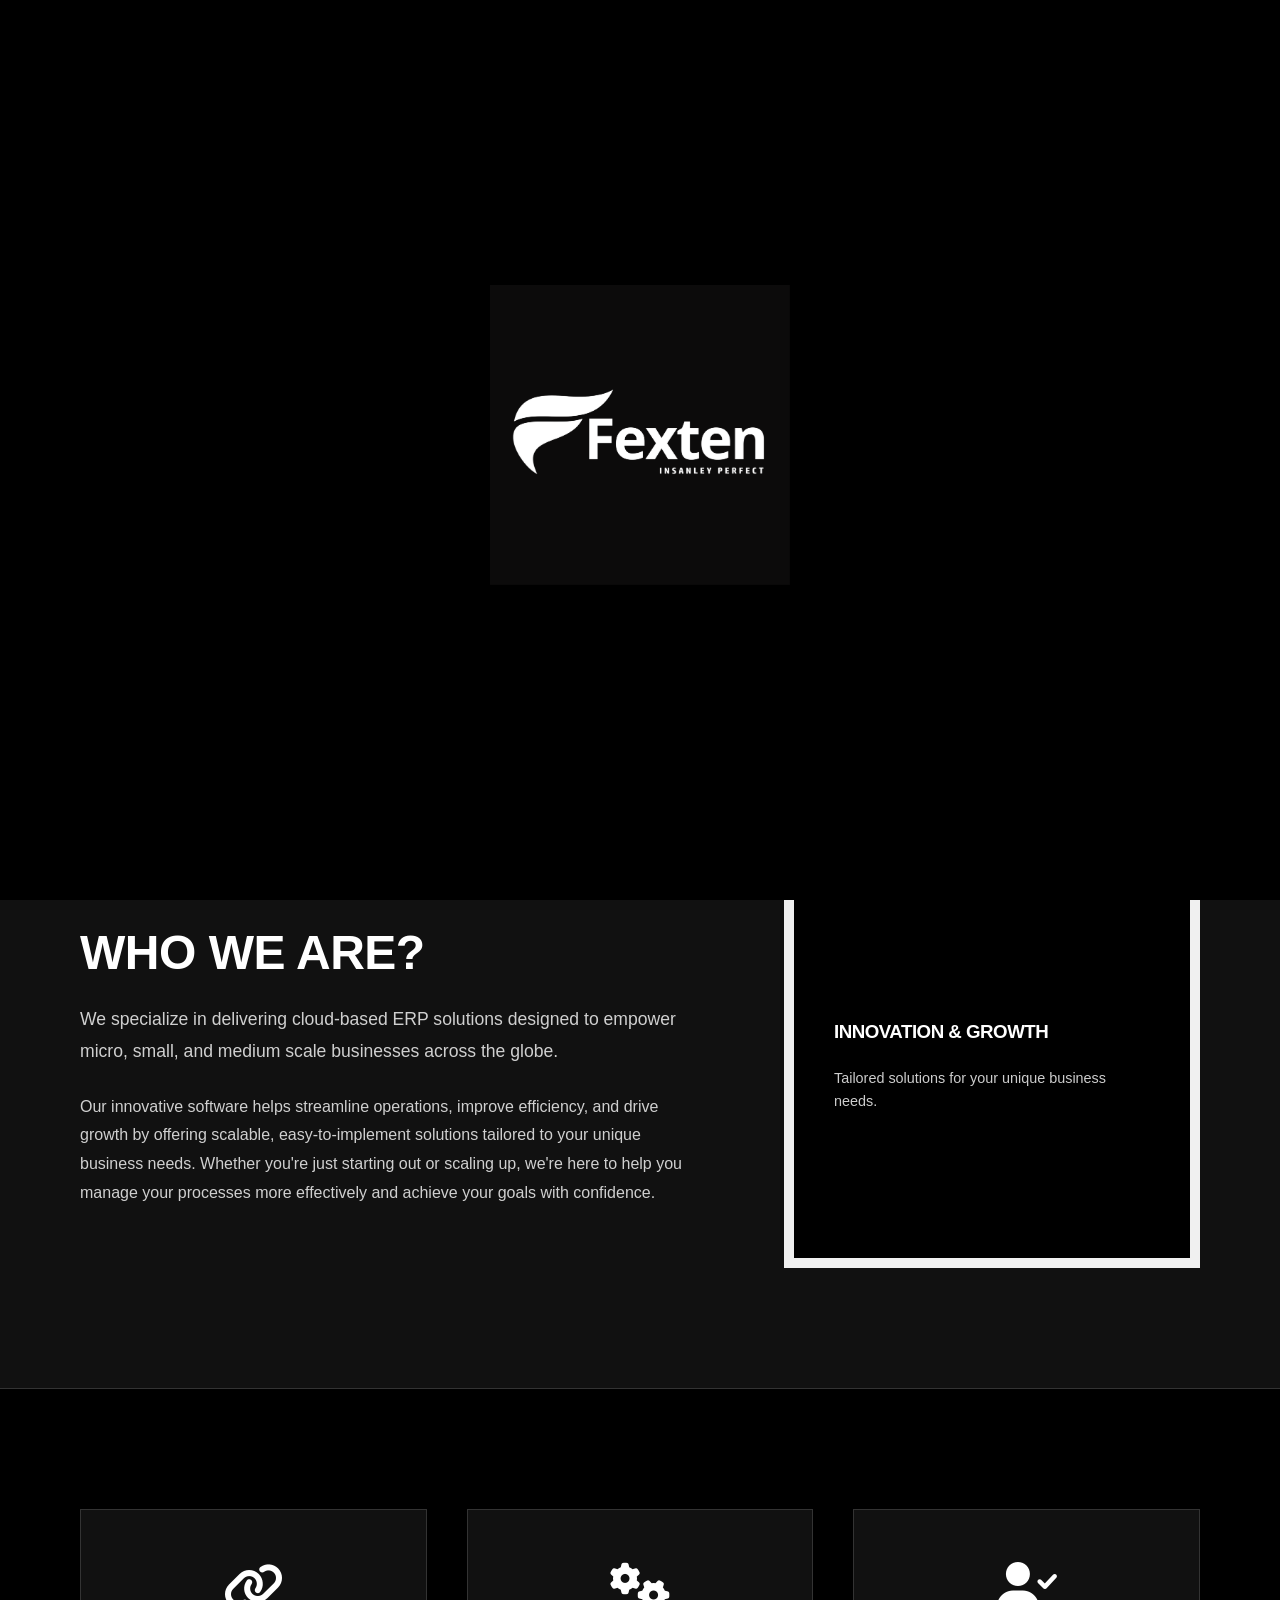
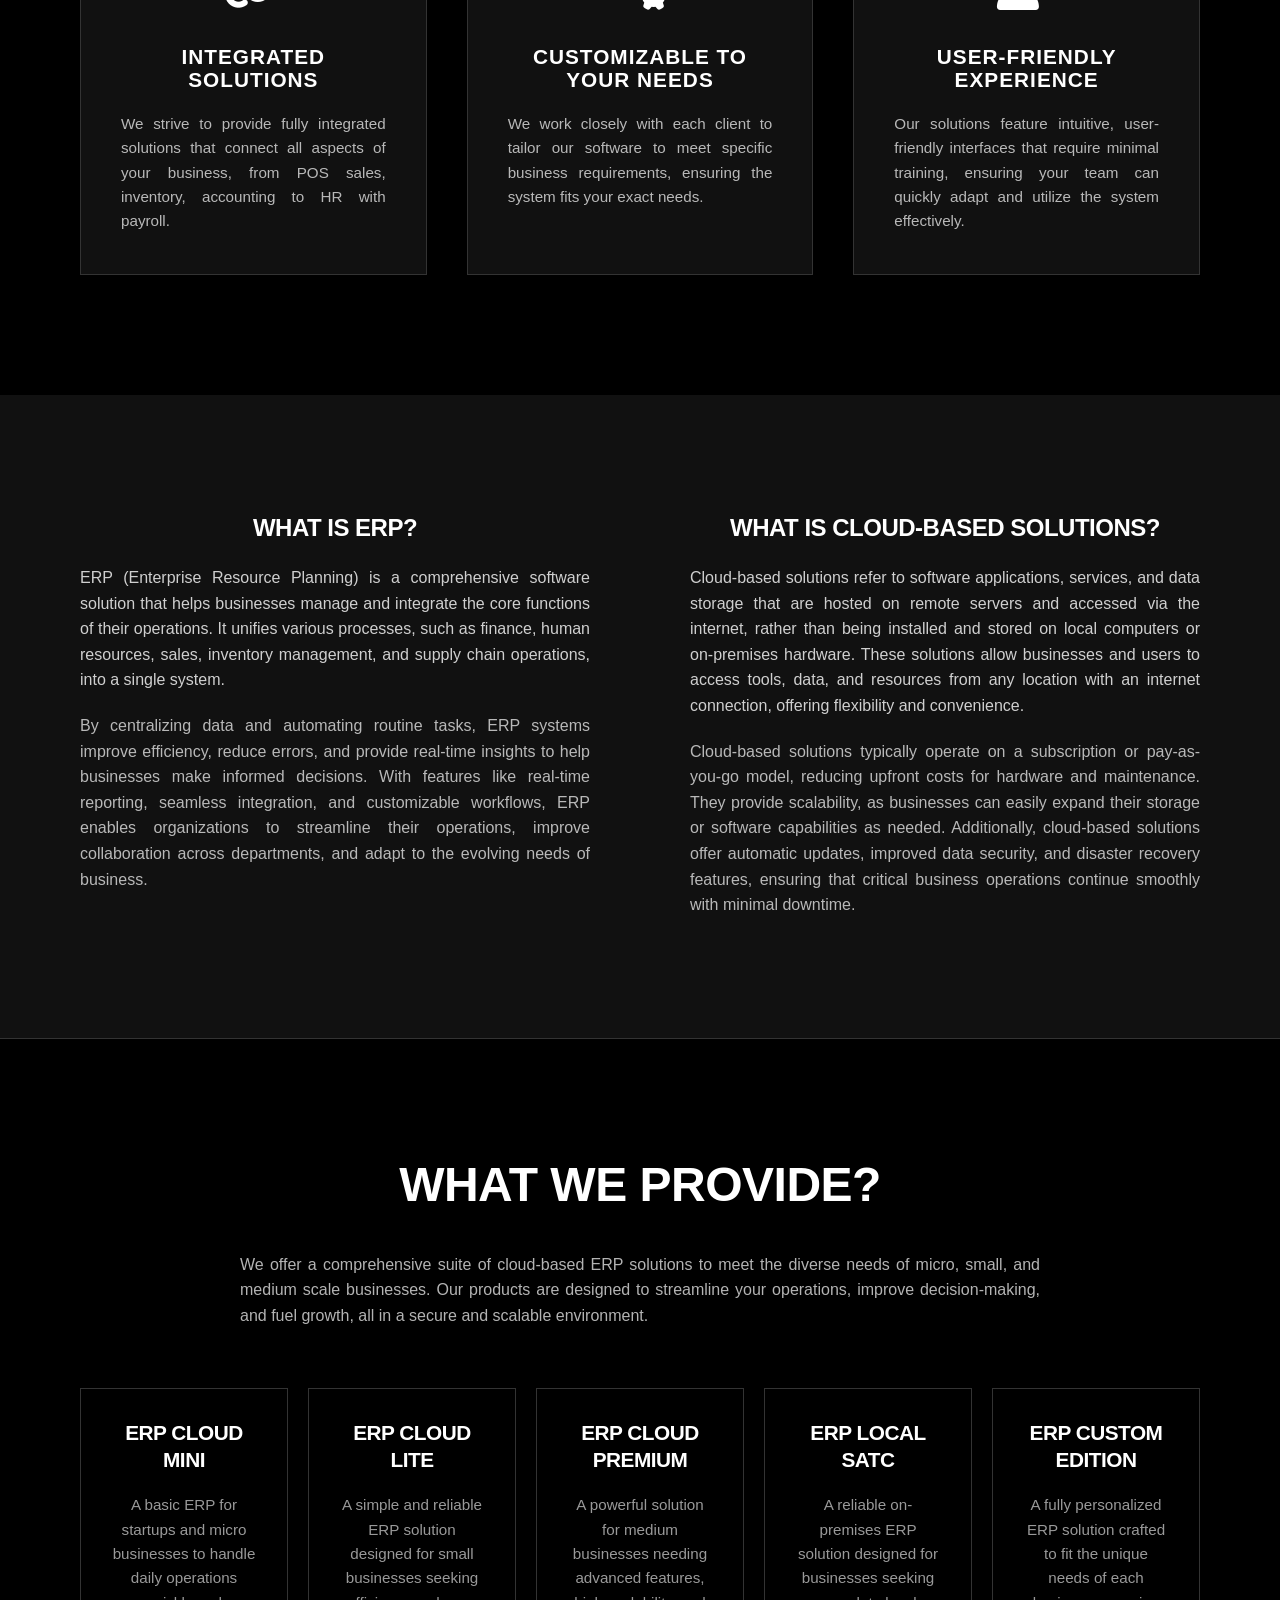
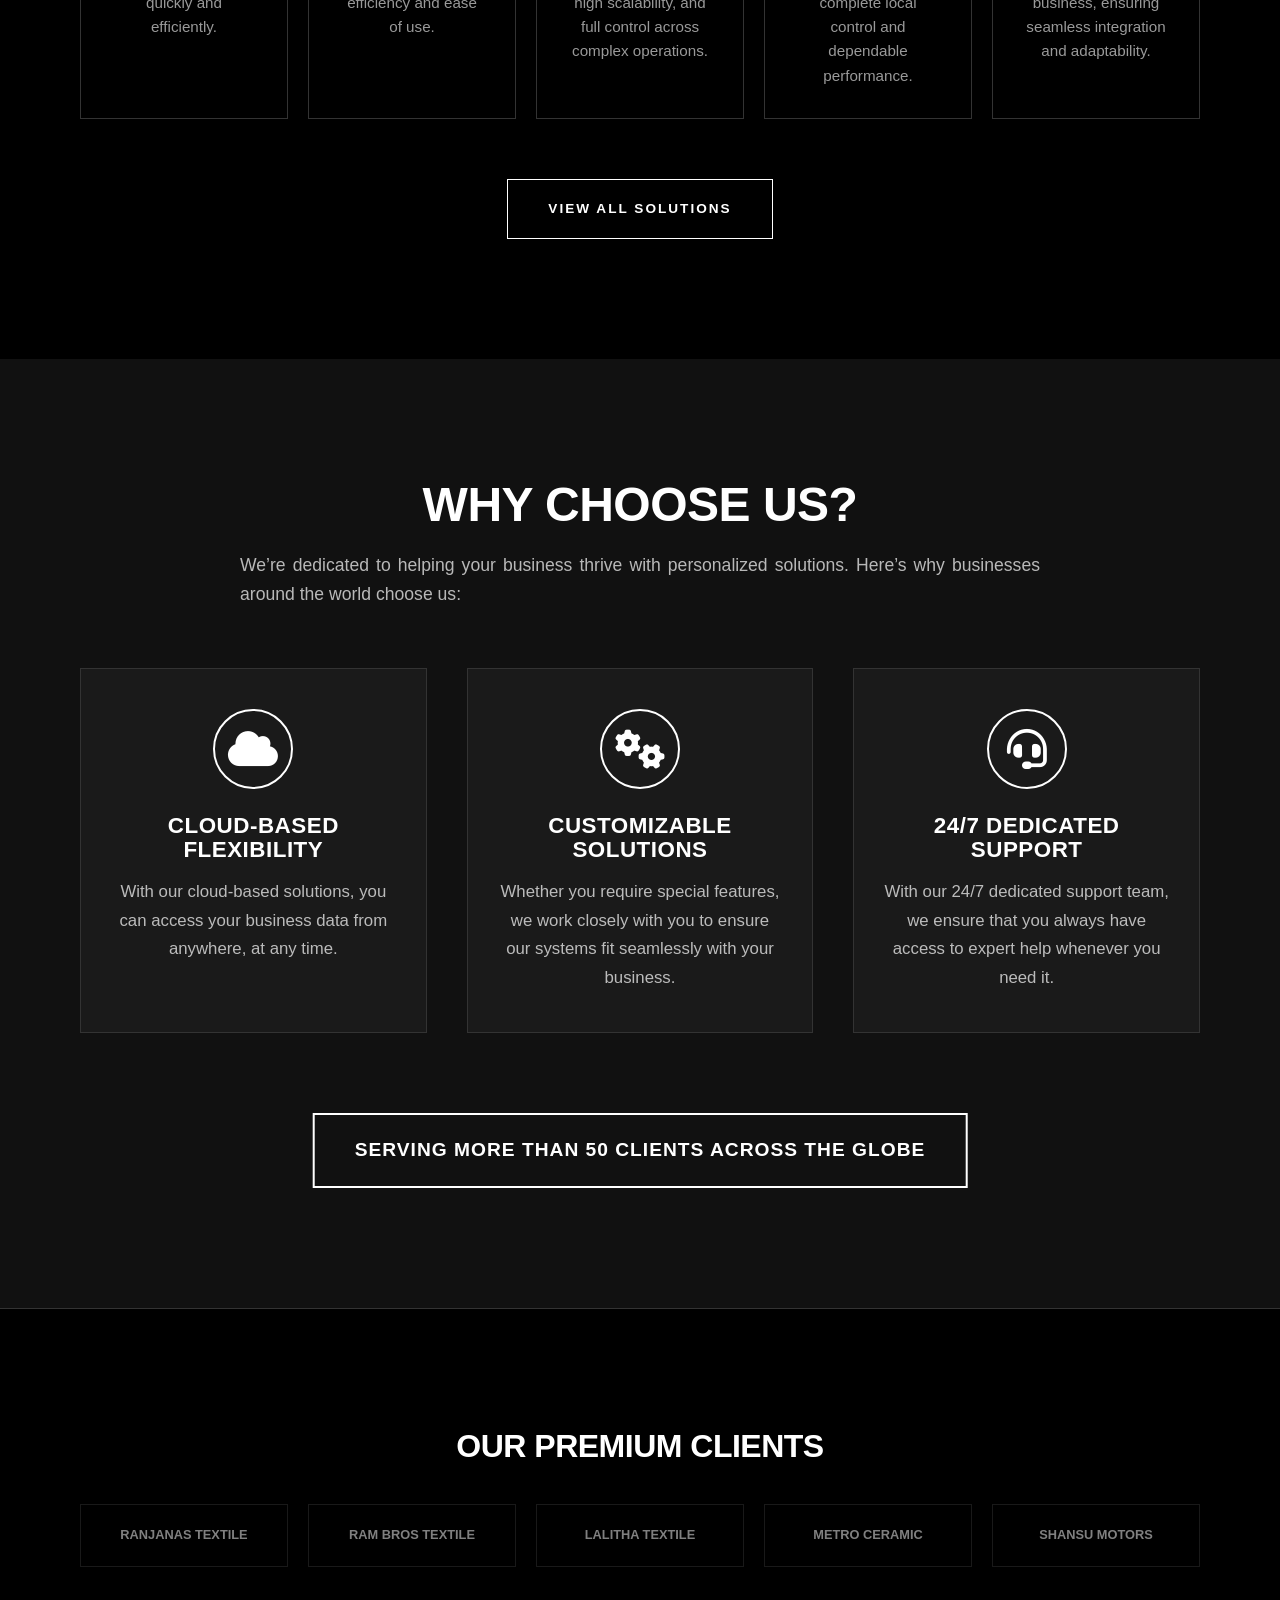
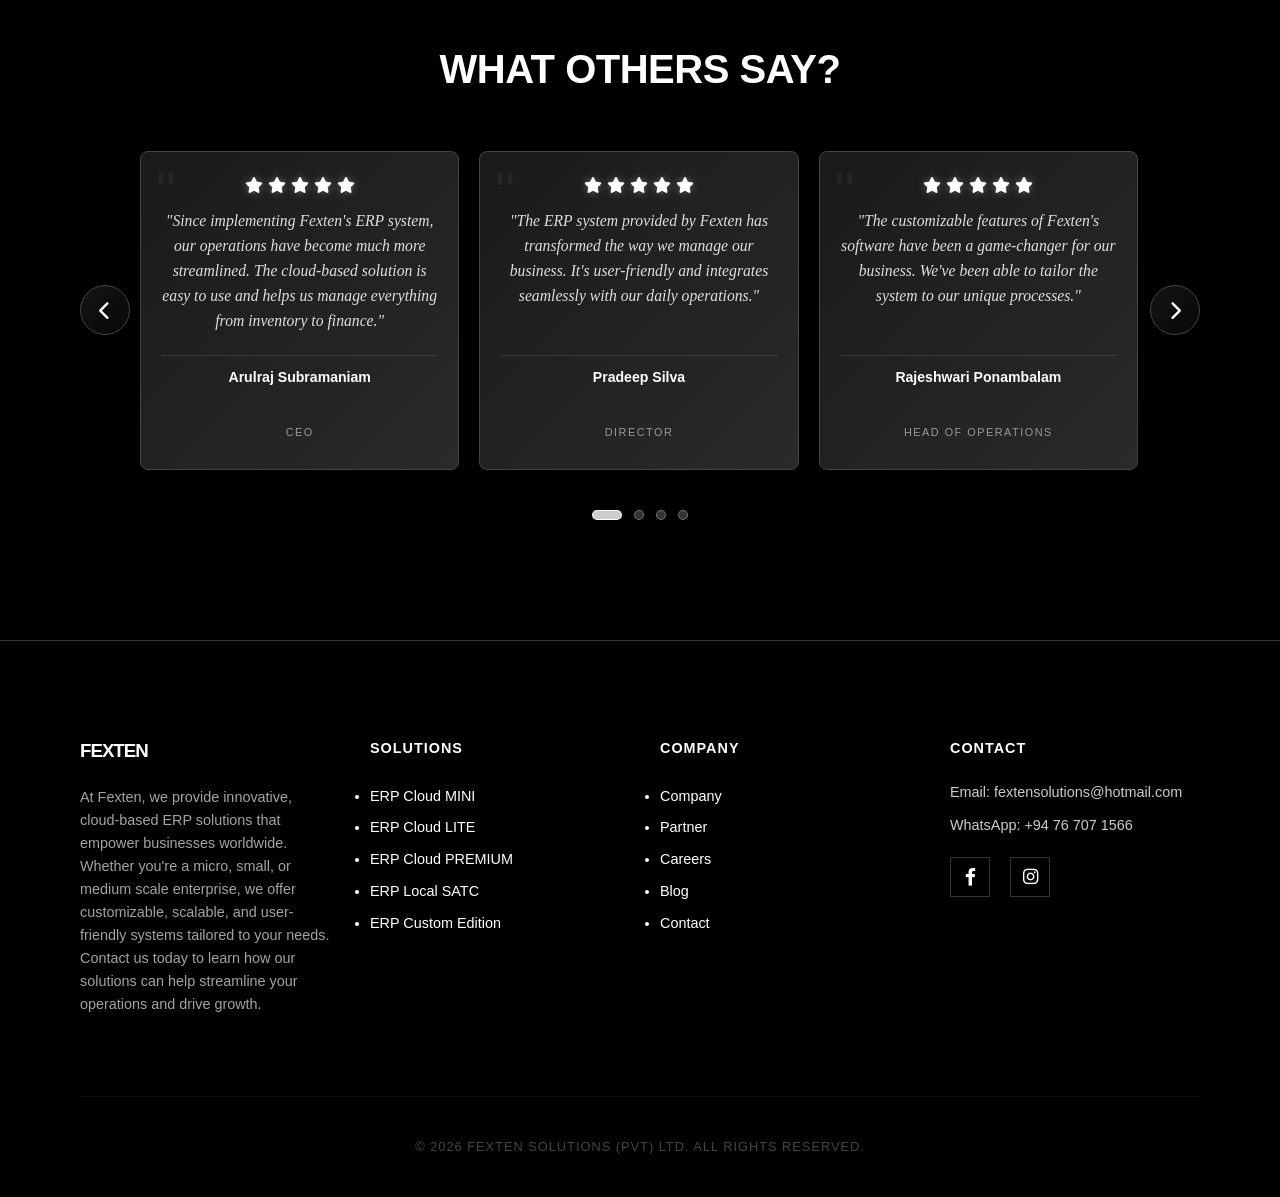
==== commit e8a9f1e0: "changes" ====
--- a/index.html
+++ b/index.html
@@ -17,7 +17,7 @@
         <div class="preloader-content">
             <h1 class="welcome-text">Welcome</h1>
             <div class="logo-animation">
-                FEXTEN
+                <img src="assets/img/White Logo with Background.png" alt="FEXTEN" style="max-width: 300px; width: 100%; height: auto;">
             </div>
         </div>
     </div>
@@ -79,7 +79,7 @@
                 Empowering micro, small, and medium scale businesses with innovative, scalable cloud-based ERP
                 solutions.
             </p>
-            <div style="margin-top: 50px;">
+            <div style="margin-top: 50px; text-align: center;">
                 <a href="contact.html" class="btn btn-filled">Get Started</a>
                 <a href="solutions.html" class="btn" style="margin-left: 20px;">Explore Solutions</a>
             </div>
@@ -113,23 +113,32 @@
     </section>
 
     <!-- Integrated / Customizable / User-Friendly -->
-    <section class="section bg-black-section" style="border-top: 1px solid #333;">
+    <section class="section bg-black-section features-section" style="border-top: 1px solid #333;">
         <div class="container">
             <div style="display: grid; grid-template-columns: repeat(3, 1fr); gap: 40px;">
-                <div class="card" style="background: #111; border-color: #333;">
-                    <h3 style="text-transform: uppercase; font-size: 1.2rem;">Integrated Solutions</h3>
-                    <p style="opacity: 0.7; font-size: 0.95rem;">We strive to provide fully integrated solutions that
+                <div class="feature-card" style="background: #111; border-color: #333; text-align: center; padding: 40px;">
+                    <div class="feature-icon" style="font-size: 3rem; margin-bottom: 20px; color: #fff;">
+                        <i class="fas fa-link"></i>
+                    </div>
+                    <h3 class="feature-heading" style="text-transform: uppercase; font-size: 1.3rem; margin-bottom: 20px;">Integrated Solutions</h3>
+                    <p class="feature-text" style="opacity: 0.7; font-size: 0.95rem; text-align: justify;">We strive to provide fully integrated solutions that
                         connect all aspects of your business, from POS sales, inventory, accounting to HR with payroll.
                     </p>
                 </div>
-                <div class="card" style="background: #111; border-color: #333;">
-                    <h3 style="text-transform: uppercase; font-size: 1.2rem;">Customizable to Your Needs</h3>
-                    <p style="opacity: 0.7; font-size: 0.95rem;">We work closely with each client to tailor our software
+                <div class="feature-card" style="background: #111; border-color: #333; text-align: center; padding: 40px;">
+                    <div class="feature-icon" style="font-size: 3rem; margin-bottom: 20px; color: #fff;">
+                        <i class="fas fa-cogs"></i>
+                    </div>
+                    <h3 class="feature-heading" style="text-transform: uppercase; font-size: 1.3rem; margin-bottom: 20px;">Customizable to Your Needs</h3>
+                    <p class="feature-text" style="opacity: 0.7; font-size: 0.95rem; text-align: justify;">We work closely with each client to tailor our software
                         to meet specific business requirements, ensuring the system fits your exact needs.</p>
                 </div>
-                <div class="card" style="background: #111; border-color: #333;">
-                    <h3 style="text-transform: uppercase; font-size: 1.2rem;">User-Friendly Experience</h3>
-                    <p style="opacity: 0.7; font-size: 0.95rem;">Our solutions feature intuitive, user-friendly
+                <div class="feature-card" style="background: #111; border-color: #333; text-align: center; padding: 40px;">
+                    <div class="feature-icon" style="font-size: 3rem; margin-bottom: 20px; color: #fff;">
+                        <i class="fas fa-user-check"></i>
+                    </div>
+                    <h3 class="feature-heading" style="text-transform: uppercase; font-size: 1.3rem; margin-bottom: 20px;">User-Friendly Experience</h3>
+                    <p class="feature-text" style="opacity: 0.7; font-size: 0.95rem; text-align: justify;">Our solutions feature intuitive, user-friendly
                         interfaces that require minimal training, ensuring your team can quickly adapt and utilize the
                         system effectively.</p>
                 </div>
@@ -142,14 +151,14 @@
         <div class="container">
             <div style="display: grid; grid-template-columns: 1fr 1fr; gap: 100px;">
                 <div>
-                    <h2 style="text-transform: uppercase;">What is ERP?</h2>
-                    <p style="margin-bottom: 20px;">
+                    <h2 style="text-transform: uppercase; text-align: center;">What is ERP?</h2>
+                    <p style="margin-bottom: 20px; text-align: justify;">
                         ERP (Enterprise Resource Planning) is a comprehensive software solution that helps businesses
                         manage and integrate the core functions of their operations. It unifies various processes, such
                         as finance, human resources, sales, inventory management, and supply chain operations, into a
                         single system.
                     </p>
-                    <p style="opacity: 0.7;">
+                    <p style="opacity: 0.7; text-align: justify;">
                         By centralizing data and automating routine tasks, ERP systems improve efficiency, reduce
                         errors, and provide real-time insights to help businesses make informed decisions. With features
                         like real-time reporting, seamless integration, and customizable workflows, ERP enables
@@ -158,15 +167,15 @@
                     </p>
                 </div>
                 <div>
-                    <h2 style="text-transform: uppercase;">What is Cloud-Based Solutions?</h2>
-                    <p style="margin-bottom: 20px;">
+                    <h2 style="text-transform: uppercase; text-align: center;">What is Cloud-Based Solutions?</h2>
+                    <p style="margin-bottom: 20px; text-align: justify;">
                         Cloud-based solutions refer to software applications, services, and data storage that are hosted
                         on remote servers and accessed via the internet, rather than being installed and stored on local
                         computers or on-premises hardware. These solutions allow businesses and users to access tools,
                         data, and resources from any location with an internet connection, offering flexibility and
                         convenience.
                     </p>
-                    <p style="opacity: 0.7;">
+                    <p style="opacity: 0.7; text-align: justify;">
                         Cloud-based solutions typically operate on a subscription or pay-as-you-go model, reducing
                         upfront costs for hardware and maintenance. They provide scalability, as businesses can easily
                         expand their storage or software capabilities as needed. Additionally, cloud-based solutions
@@ -181,37 +190,37 @@
     <!-- Products -->
     <section class="section bg-black-section" style="border-top: 1px solid #333;">
         <div class="container text-center">
-            <h2 style="font-size: 3rem; text-transform: uppercase; margin-bottom: 40px;">What We Provide?</h2>
-            <p style="max-width: 800px; margin: 0 auto 60px; opacity: 0.7;">
+            <h2 style="font-size: 3rem; text-transform: uppercase; margin-bottom: 40px; text-align: center;">What We Provide?</h2>
+            <p style="max-width: 800px; margin: 0 auto 60px; opacity: 0.7; text-align: justify;">
                 We offer a comprehensive suite of cloud-based ERP solutions to meet the diverse needs of micro, small,
                 and medium scale businesses. Our products are designed to streamline your operations, improve
                 decision-making, and fuel growth, all in a secure and scalable environment.
             </p>
             <div
                 style="display: grid; grid-template-columns: repeat(auto-fit, minmax(200px, 1fr)); gap: 20px; text-align: left;">
-                <div style="border: 1px solid #333; padding: 30px;">
-                    <h4 style="text-transform: uppercase;">ERP Cloud MINI</h4>
-                    <p style="font-size: 0.85rem; opacity: 0.6;">A basic ERP for startups and micro businesses to handle
+                <div style="border: 1px solid #333; padding: 30px; text-align: center;">
+                    <h4 style="text-transform: uppercase; font-size: 1.3rem; line-height: 1.3; margin-bottom: 20px;">ERP Cloud<br>MINI</h4>
+                    <p style="font-size: 0.95rem; opacity: 0.6; text-align: center;">A basic ERP for startups and micro businesses to handle
                         daily operations quickly and efficiently.</p>
                 </div>
-                <div style="border: 1px solid #333; padding: 30px;">
-                    <h4 style="text-transform: uppercase;">ERP Cloud LITE</h4>
-                    <p style="font-size: 0.85rem; opacity: 0.6;">A simple and reliable ERP solution designed for small
+                <div style="border: 1px solid #333; padding: 30px; text-align: center;">
+                    <h4 style="text-transform: uppercase; font-size: 1.3rem; line-height: 1.3; margin-bottom: 20px;">ERP Cloud<br>LITE</h4>
+                    <p style="font-size: 0.95rem; opacity: 0.6; text-align: center;">A simple and reliable ERP solution designed for small
                         businesses seeking efficiency and ease of use.</p>
                 </div>
-                <div style="border: 1px solid #333; padding: 30px;">
-                    <h4 style="text-transform: uppercase;">ERP Cloud PREMIUM</h4>
-                    <p style="font-size: 0.85rem; opacity: 0.6;">A powerful solution for medium businesses needing
+                <div style="border: 1px solid #333; padding: 30px; text-align: center;">
+                    <h4 style="text-transform: uppercase; font-size: 1.3rem; line-height: 1.3; margin-bottom: 20px;">ERP Cloud<br>PREMIUM</h4>
+                    <p style="font-size: 0.95rem; opacity: 0.6; text-align: center;">A powerful solution for medium businesses needing
                         advanced features, high scalability, and full control across complex operations.</p>
                 </div>
-                <div style="border: 1px solid #333; padding: 30px;">
-                    <h4 style="text-transform: uppercase;">ERP Local SATC</h4>
-                    <p style="font-size: 0.85rem; opacity: 0.6;">A reliable on-premises ERP solution designed for
+                <div style="border: 1px solid #333; padding: 30px; text-align: center;">
+                    <h4 style="text-transform: uppercase; font-size: 1.3rem; line-height: 1.3; margin-bottom: 20px;">ERP Local<br>SATC</h4>
+                    <p style="font-size: 0.95rem; opacity: 0.6; text-align: center;">A reliable on-premises ERP solution designed for
                         businesses seeking complete local control and dependable performance.</p>
                 </div>
-                <div style="border: 1px solid #333; padding: 30px;">
-                    <h4 style="text-transform: uppercase;">ERP Custom Edition</h4>
-                    <p style="font-size: 0.85rem; opacity: 0.6;">A fully personalized ERP solution crafted to fit the
+                <div style="border: 1px solid #333; padding: 30px; text-align: center;">
+                    <h4 style="text-transform: uppercase; font-size: 1.3rem; line-height: 1.3; margin-bottom: 20px;">ERP Custom<br>EDITION</h4>
+                    <p style="font-size: 0.95rem; opacity: 0.6; text-align: center;">A fully personalized ERP solution crafted to fit the
                         unique needs of each business, ensuring seamless integration and adaptability.</p>
                 </div>
             </div>
@@ -224,26 +233,35 @@
     <!-- Why Choose Us -->
     <section class="section bg-white-section">
         <div class="container">
-            <h2 class="text-center" style="font-size: 3rem; text-transform: uppercase; margin-bottom: 60px;">Why Choose
+            <h2 class="text-center" style="font-size: 3rem; text-transform: uppercase; margin-bottom: 20px;">Why Choose
                 Us?</h2>
-            <p class="text-center" style="max-width: 800px; margin: -40px auto 60px; opacity: 0.7;">
+            <p class="text-center" style="max-width: 800px; margin: 0 auto 60px; opacity: 0.7; font-size: 1.1rem; text-align: justify;">
                 We’re dedicated to helping your business thrive with personalized solutions. Here’s why businesses
                 around the world choose us:
             </p>
-            <div style="display: grid; grid-template-columns: repeat(3, 1fr); gap: 60px;">
-                <div class="text-center">
-                    <h4 style="text-transform: uppercase;">Cloud-Based Flexibility</h4>
-                    <p style="opacity: 0.8;">With our cloud-based solutions, you can access your business data from
+            <div style="display: grid; grid-template-columns: repeat(3, 1fr); gap: 40px;">
+                <div class="why-choose-card">
+                    <div class="icon-circle">
+                        <i class="fas fa-cloud why-choose-icon" style="font-size: 2.5rem;"></i>
+                    </div>
+                    <h4 style="text-transform: uppercase; font-size: 1.4rem; margin-bottom: 15px; letter-spacing: 0.5px;">Cloud-Based Flexibility</h4>
+                    <p style="opacity: 0.7; font-size: 1.05rem; line-height: 1.7; text-align: center;">With our cloud-based solutions, you can access your business data from
                         anywhere, at any time.</p>
                 </div>
-                <div class="text-center">
-                    <h4 style="text-transform: uppercase;">Customizable Solutions</h4>
-                    <p style="opacity: 0.8;">Whether you require special features, we work closely with you to ensure
+                <div class="why-choose-card">
+                    <div class="icon-circle">
+                        <i class="fas fa-cogs why-choose-icon" style="font-size: 2.5rem;"></i>
+                    </div>
+                    <h4 style="text-transform: uppercase; font-size: 1.4rem; margin-bottom: 15px; letter-spacing: 0.5px;">Customizable Solutions</h4>
+                    <p style="opacity: 0.7; font-size: 1.05rem; line-height: 1.7; text-align: center;">Whether you require special features, we work closely with you to ensure
                         our systems fit seamlessly with your business.</p>
                 </div>
-                <div class="text-center">
-                    <h4 style="text-transform: uppercase;">24/7 Dedicated Support</h4>
-                    <p style="opacity: 0.8;">With our 24/7 dedicated support team, we ensure that you always have access
+                <div class="why-choose-card">
+                    <div class="icon-circle">
+                        <i class="fas fa-headset why-choose-icon" style="font-size: 2.5rem;"></i>
+                    </div>
+                    <h4 style="text-transform: uppercase; font-size: 1.4rem; margin-bottom: 15px; letter-spacing: 0.5px;">24/7 Dedicated Support</h4>
+                    <p style="opacity: 0.7; font-size: 1.05rem; line-height: 1.7; text-align: center;">With our 24/7 dedicated support team, we ensure that you always have access
                         to expert help whenever you need it.</p>
                 </div>
             </div>
@@ -272,63 +290,111 @@
                 </div>
             </div>
 
-            <h2 class="text-center" style="text-transform: uppercase; font-size: 2.5rem; margin-bottom: 60px;">What
+            <h2 class="text-center testimonial-main-heading" style="text-transform: uppercase; font-size: 2.5rem; margin-bottom: 60px;">What
                 Others Say?</h2>
-            <div style="display: grid; grid-template-columns: repeat(auto-fit, minmax(300px, 1fr)); gap: 30px;">
-                <!-- Testimonial 1 -->
-                <div style="padding: 40px; border: 1px solid #333; background: #080808;">
-                    <p style="font-style: italic; margin-bottom: 25px; opacity: 0.8; font-size: 0.95rem;">"Since
-                        implementing Fexten's ERP system, our operations have become much more streamlined. The
-                        cloud-based solution is easy to use and helps us manage everything from inventory to finance in
-                        one place. The team was also incredibly supportive in customizing the system to our specific
-                        needs."</p>
-                    <strong>Arulraj Subramaniam</strong><br>
-                    <span
-                        style="font-size: 0.75rem; color: #888; text-transform: uppercase; letter-spacing: 1px;">CEO</span>
-                </div>
-                <!-- Testimonial 2 -->
-                <div style="padding: 40px; border: 1px solid #333; background: #080808;">
-                    <p style="font-style: italic; margin-bottom: 25px; opacity: 0.8; font-size: 0.95rem;">"The ERP
-                        system provided by Fexten has transformed the way we manage our business. It’s user-friendly and
-                        integrates seamlessly with our daily operations. The team’s 24/7 support has been fantastic and
-                        helps us resolve any issues quickly."</p>
-                    <strong>Pradeep Silva</strong><br>
-                    <span
-                        style="font-size: 0.75rem; color: #888; text-transform: uppercase; letter-spacing: 1px;">Director</span>
-                </div>
-                <!-- Testimonial 3 -->
-                <div style="padding: 40px; border: 1px solid #333; background: #080808;">
-                    <p style="font-style: italic; margin-bottom: 25px; opacity: 0.8; font-size: 0.95rem;">"The
-                        customizable features of Fexten's software have been a game-changer for our business. We've been
-                        able to tailor the system to our unique processes, which has increased our efficiency and
-                        productivity. Plus, their 24/7 support gives us peace of mind knowing help is always available."
-                    </p>
-                    <strong>Rajeshwari Ponambalam</strong><br>
-                    <span style="font-size: 0.75rem; color: #888; text-transform: uppercase; letter-spacing: 1px;">Head
-                        of Operations</span>
-                </div>
-                <!-- Testimonial 4 -->
-                <div style="padding: 40px; border: 1px solid #333; background: #080808;">
-                    <p style="font-style: italic; margin-bottom: 25px; opacity: 0.8; font-size: 0.95rem;">"We’ve been
-                        using Fexten's ERP solution for several months now, and it has made a huge difference in our
-                        day-to-day operations. It’s so easy to navigate, and the integration with various departments
-                        has improved our overall productivity."</p>
-                    <strong>Nimal Perera</strong><br>
-                    <span
-                        style="font-size: 0.75rem; color: #888; text-transform: uppercase; letter-spacing: 1px;">Charted
-                        Accountant</span>
-                </div>
-                <!-- Testimonial 5 -->
-                <div style="padding: 40px; border: 1px solid #333; background: #080808;">
-                    <p style="font-style: italic; margin-bottom: 25px; opacity: 0.8; font-size: 0.95rem;">"The shift to
-                        Fexten's cloud-based system has made a huge impact on our operations. The seamless integration
-                        across various business functions has improved our efficiency and data accuracy. It’s been one
-                        of the best decisions we've made for our business!"</p>
-                    <strong>John Emily</strong><br>
-                    <span style="font-size: 0.75rem; color: #888; text-transform: uppercase; letter-spacing: 1px;">HR
-                        Manager</span>
-                </div>
-            </div>
+            <div class="testimonial-carousel-container">
+                <button class="testimonial-arrow testimonial-arrow-left" onclick="moveTestimonialCarousel(-1)">
+                    <i class="fas fa-chevron-left"></i>
+                </button>
+                <div class="testimonial-carousel">
+                    <div class="testimonial-track">
+                        <!-- Testimonial 1 -->
+                        <div class="testimonial-card">
+                            <div class="testimonial-stars">
+                                <i class="fas fa-star"></i>
+                                <i class="fas fa-star"></i>
+                                <i class="fas fa-star"></i>
+                                <i class="fas fa-star"></i>
+                                <i class="fas fa-star"></i>
+                            </div>
+                            <p class="testimonial-text">"Since implementing Fexten's ERP system, our operations have become much more streamlined. The cloud-based solution is easy to use and helps us manage everything from inventory to finance."</p>
+                            <div class="testimonial-author">
+                                <strong>Arulraj Subramaniam</strong><br>
+                                <span class="testimonial-role">CEO</span>
+                            </div>
+                        </div>
+                        <!-- Testimonial 2 -->
+                        <div class="testimonial-card">
+                            <div class="testimonial-stars">
+                                <i class="fas fa-star"></i>
+                                <i class="fas fa-star"></i>
+                                <i class="fas fa-star"></i>
+                                <i class="fas fa-star"></i>
+                                <i class="fas fa-star"></i>
+                            </div>
+                            <p class="testimonial-text">"The ERP system provided by Fexten has transformed the way we manage our business. It's user-friendly and integrates seamlessly with our daily operations."</p>
+                            <div class="testimonial-author">
+                                <strong>Pradeep Silva</strong><br>
+                                <span class="testimonial-role">Director</span>
+                            </div>
+                        </div>
+                        <!-- Testimonial 3 -->
+                        <div class="testimonial-card">
+                            <div class="testimonial-stars">
+                                <i class="fas fa-star"></i>
+                                <i class="fas fa-star"></i>
+                                <i class="fas fa-star"></i>
+                                <i class="fas fa-star"></i>
+                                <i class="fas fa-star"></i>
+                            </div>
+                            <p class="testimonial-text">"The customizable features of Fexten's software have been a game-changer for our business. We've been able to tailor the system to our unique processes."</p>
+                            <div class="testimonial-author">
+                                <strong>Rajeshwari Ponambalam</strong><br>
+                                <span class="testimonial-role">Head of Operations</span>
+                            </div>
+                        </div>
+                        <!-- Testimonial 4 -->
+                        <div class="testimonial-card">
+                            <div class="testimonial-stars">
+                                <i class="fas fa-star"></i>
+                                <i class="fas fa-star"></i>
+                                <i class="fas fa-star"></i>
+                                <i class="fas fa-star"></i>
+                                <i class="fas fa-star"></i>
+                            </div>
+                            <p class="testimonial-text">"We've been using Fexten's ERP solution for several months now, and it has made a huge difference in our day-to-day operations."</p>
+                            <div class="testimonial-author">
+                                <strong>Nimal Perera</strong><br>
+                                <span class="testimonial-role">Charted Accountant</span>
+                            </div>
+                        </div>
+                        <!-- Testimonial 5 -->
+                        <div class="testimonial-card">
+                            <div class="testimonial-stars">
+                                <i class="fas fa-star"></i>
+                                <i class="fas fa-star"></i>
+                                <i class="fas fa-star"></i>
+                                <i class="fas fa-star"></i>
+                                <i class="fas fa-star"></i>
+                            </div>
+                            <p class="testimonial-text">"The shift to Fexten's cloud-based system has made a huge impact on our operations. The seamless integration has improved our efficiency significantly."</p>
+                            <div class="testimonial-author">
+                                <strong>John Emily</strong><br>
+                                <span class="testimonial-role">HR Manager</span>
+                            </div>
+                        </div>
+                        <!-- Testimonial 6 -->
+                        <div class="testimonial-card">
+                            <div class="testimonial-stars">
+                                <i class="fas fa-star"></i>
+                                <i class="fas fa-star"></i>
+                                <i class="fas fa-star"></i>
+                                <i class="fas fa-star"></i>
+                                <i class="fas fa-star"></i>
+                            </div>
+                            <p class="testimonial-text">"Outstanding support and excellent system performance. Fexten has exceeded our expectations in every way possible."</p>
+                            <div class="testimonial-author">
+                                <strong>Sarah Mitchell</strong><br>
+                                <span class="testimonial-role">Operations Manager</span>
+                            </div>
+                        </div>
+                    </div>
+                </div>
+                <button class="testimonial-arrow testimonial-arrow-right" onclick="moveTestimonialCarousel(1)">
+                    <i class="fas fa-chevron-right"></i>
+                </button>
+            </div>
+            <div class="testimonial-dots" id="testimonialDots"></div>
         </div>
     </section>
 
--- a/assets/css/style.css
+++ b/assets/css/style.css
@@ -5,8 +5,8 @@
     --secondary-bg: #f5f5f5;
     --secondary-text: #333333;
     --border-color: #e0e0e0;
-    --font-primary: 'Urbanist', sans-serif;
-    --font-secondary: 'Urbanist', sans-serif;
+    --font-primary: Arial, sans-serif;
+    --font-secondary: Arial, sans-serif;
 
     --container-width: 1200px;
     --nav-height: 80px;
@@ -65,12 +65,12 @@
 }
 
 .hero h1 {
-    font-size: clamp(3rem, 8vw, 5rem);
+    font-size: clamp(4rem, 10vw, 7rem);
     font-weight: 800;
     letter-spacing: -3px;
-    line-height: 1;
+    line-height: 1.1;
     margin-bottom: 30px;
-    text-transform: uppercase;
+    text-align: center;
     position: relative;
     z-index: 1;
 }
@@ -531,7 +531,7 @@
     }
 
     .hero h1 {
-        font-size: 3rem;
+        font-size: 3.5rem;
     }
 
     .footer-grid {
@@ -696,6 +696,83 @@
     }
 }
 
+/* Why Choose Us Section - Card Hover Effects */
+.why-choose-card {
+    border: 1px solid #e0e0e0;
+    padding: 40px 30px;
+    text-align: center;
+    transition: all 0.4s ease;
+    background: #ffffff;
+    position: relative;
+    border-radius: 0;
+}
+
+.why-choose-card:hover {
+    transform: translateY(-10px);
+    box-shadow: 0 15px 40px rgba(0, 0, 0, 0.1);
+    border-color: #000;
+}
+
+.why-choose-card .icon-circle {
+    width: 80px;
+    height: 80px;
+    margin: 0 auto 25px;
+    display: flex;
+    align-items: center;
+    justify-content: center;
+    border: 2px solid #000;
+    border-radius: 50%;
+    transition: all 0.4s ease;
+}
+
+.why-choose-card:hover .icon-circle {
+    background: #000;
+    transform: scale(1.1);
+}
+
+.why-choose-card:hover .icon-circle i {
+    color: #fff !important;
+}
+
+.why-choose-icon {
+    color: #000;
+}
+
+[data-theme="light"] .why-choose-card {
+    background: #ffffff;
+    border-color: #e0e0e0;
+}
+
+[data-theme="light"] .why-choose-card:hover {
+    border-color: #000;
+}
+
+[data-theme="dark"] .why-choose-card {
+    background: #1a1a1a;
+    border-color: #333;
+}
+
+[data-theme="dark"] .why-choose-card:hover {
+    background: #222;
+    border-color: #555;
+    box-shadow: 0 15px 40px rgba(255, 255, 255, 0.05);
+}
+
+[data-theme="dark"] .why-choose-card .icon-circle {
+    border-color: #fff;
+}
+
+[data-theme="dark"] .why-choose-icon {
+    color: #fff;
+}
+
+[data-theme="dark"] .why-choose-card:hover .icon-circle {
+    background: #fff;
+}
+
+[data-theme="dark"] .why-choose-card:hover .icon-circle i {
+    color: #000 !important;
+}
 
 /* Clients Badge */
 .clients-badge {
@@ -765,4 +842,334 @@
     .nav-logo-img {
         height: 40px;
     }
+}
+
+/* Feature Cards Styling */
+@import url('https://fonts.googleapis.com/css2?family=Playfair+Display:wght@400;600;700&family=Merriweather:wght@300;400;700&display=swap');
+
+.feature-card {
+    border: 1px solid #333;
+    transition: transform 0.3s ease, box-shadow 0.3s ease;
+}
+
+.feature-card:hover {
+    transform: translateY(-5px);
+    box-shadow: 0 10px 30px rgba(0, 0, 0, 0.3);
+}
+
+.feature-heading {
+    font-family: Arial, sans-serif;
+    font-weight: 700;
+    letter-spacing: 1px;
+}
+
+.feature-icon {
+    transition: transform 0.3s ease;
+}
+
+.feature-card:hover .feature-icon {
+    transform: scale(1.1);
+}
+
+/* Testimonial Carousel Styling */
+.testimonial-main-heading {
+    font-family: Arial, sans-serif;
+    font-weight: 700;
+}
+
+.testimonial-carousel-container {
+    position: relative;
+    max-width: 100%;
+    margin: 0 auto;
+    padding: 0 60px;
+}
+
+.testimonial-carousel {
+    overflow: hidden;
+    width: 100%;
+}
+
+.testimonial-track {
+    display: flex;
+    transition: transform 0.6s cubic-bezier(0.4, 0, 0.2, 1);
+    gap: 20px;
+    align-items: stretch;
+}
+
+.testimonial-card {
+    flex: 0 0 calc(33.333% - 14px);
+    min-width: calc(33.333% - 14px);
+    max-width: calc(33.333% - 14px);
+    padding: 25px 20px;
+    border: 1px solid #444;
+    background: linear-gradient(135deg, #1a1a1a 0%, #2a2a2a 100%);
+    display: flex;
+    flex-direction: column;
+    justify-content: space-between;
+    box-sizing: border-box;
+    position: relative;
+    transition: all 0.4s ease;
+    aspect-ratio: 1 / 1;
+    border-radius: 8px;
+    box-shadow: 0 4px 15px rgba(0, 0, 0, 0.3);
+}
+
+.testimonial-card::before {
+    content: '"';
+    position: absolute;
+    top: 12px;
+    left: 15px;
+    font-size: 3.5rem;
+    font-family: Arial, sans-serif;
+    color: rgba(255, 255, 255, 0.05);
+    line-height: 1;
+    pointer-events: none;
+}
+
+.testimonial-card:hover {
+    border-color: #555;
+    transform: translateY(-10px);
+    box-shadow: 0 15px 35px rgba(0, 0, 0, 0.5);
+}
+
+.testimonial-stars {
+    display: flex;
+    gap: 5px;
+    margin-bottom: 15px;
+    font-size: 1rem;
+    color: #ffffff;
+    position: relative;
+    z-index: 1;
+    justify-content: center;
+}
+
+.testimonial-stars i {
+    text-shadow: 0 0 8px rgba(255, 255, 255, 0.3);
+}
+
+.testimonial-text {
+    font-family: 'Merriweather', serif;
+    font-style: italic;
+    margin-bottom: 15px;
+    opacity: 0.85;
+    font-size: 0.98rem;
+    text-align: center;
+    flex-grow: 1;
+    line-height: 1.6;
+    position: relative;
+    z-index: 1;
+    color: #e0e0e0;
+}
+
+.testimonial-author {
+    margin-top: auto;
+    padding-top: 10px;
+    border-top: 1px solid rgba(255, 255, 255, 0.1);
+    text-align: center;
+}
+
+.testimonial-author strong {
+    font-family: Arial, sans-serif;
+    font-weight: 700;
+    font-size: 0.88rem;
+    display: block;
+    margin-bottom: 4px;
+    color: #fff;
+}
+
+.testimonial-role {
+    font-size: 0.68rem;
+    color: #999;
+    text-transform: uppercase;
+    letter-spacing: 1.5px;
+    font-weight: 500;
+}
+
+.testimonial-arrow {
+    position: absolute;
+    top: 50%;
+    transform: translateY(-50%);
+    background: linear-gradient(135deg, rgba(255, 255, 255, 0.08) 0%, rgba(255, 255, 255, 0.03) 100%);
+    border: 1px solid #444;
+    color: #fff;
+    width: 50px;
+    height: 50px;
+    border-radius: 50%;
+    cursor: pointer;
+    z-index: 10;
+    transition: all 0.3s cubic-bezier(0.4, 0, 0.2, 1);
+    display: flex;
+    align-items: center;
+    justify-content: center;
+    font-size: 1.2rem;
+    backdrop-filter: blur(8px);
+}
+
+.testimonial-arrow:hover {
+    background: linear-gradient(135deg, rgba(255, 255, 255, 0.18) 0%, rgba(255, 255, 255, 0.08) 100%);
+    border-color: #666;
+    transform: translateY(-50%) scale(1.12);
+    box-shadow: 0 8px 25px rgba(0, 0, 0, 0.4);
+}
+
+.testimonial-arrow:active {
+    transform: translateY(-50%) scale(1.02);
+}
+
+.testimonial-arrow-left {
+    left: 0;
+}
+
+.testimonial-arrow-right {
+    right: 0;
+}
+
+/* Testimonial Dots Indicator */
+.testimonial-dots {
+    display: flex;
+    justify-content: center;
+    gap: 12px;
+    margin-top: 40px;
+}
+
+.testimonial-dot {
+    width: 10px;
+    height: 10px;
+    border-radius: 50%;
+    background: rgba(255, 255, 255, 0.2);
+    border: 1px solid rgba(255, 255, 255, 0.3);
+    cursor: pointer;
+    transition: all 0.3s ease;
+}
+
+.testimonial-dot:hover {
+    background: rgba(255, 255, 255, 0.4);
+    transform: scale(1.2);
+}
+
+.testimonial-dot.active {
+    background: rgba(255, 255, 255, 0.8);
+    border-color: rgba(255, 255, 255, 0.9);
+    width: 30px;
+    border-radius: 5px;
+}
+
+[data-theme="light"] .testimonial-dot {
+    background: rgba(0, 0, 0, 0.15);
+    border-color: rgba(0, 0, 0, 0.25);
+}
+
+[data-theme="light"] .testimonial-dot:hover {
+    background: rgba(0, 0, 0, 0.35);
+}
+
+[data-theme="light"] .testimonial-dot.active {
+    background: rgba(0, 0, 0, 0.7);
+    border-color: rgba(0, 0, 0, 0.8);
+}
+
+/* Light Mode Adjustments */
+[data-theme="light"] .testimonial-card {
+    background: linear-gradient(135deg, #ffffff 0%, #f8f8f8 100%);
+    border-color: #d0d0d0;
+}
+
+[data-theme="light"] .testimonial-card::before {
+    color: rgba(0, 0, 0, 0.04);
+}
+
+[data-theme="light"] .testimonial-stars {
+    color: #333333 !important;
+}
+
+[data-theme="light"] .testimonial-stars i {
+    text-shadow: 0 0 6px rgba(0, 0, 0, 0.1);
+}
+
+[data-theme="light"] .testimonial-card:hover {
+    border-color: #999;
+    box-shadow: 0 15px 35px rgba(0, 0, 0, 0.12);
+}
+
+[data-theme="light"] .testimonial-text {
+    color: #000000 !important;
+    opacity: 1 !important;
+}
+
+[data-theme="light"] .testimonial-author strong {
+    color: #000000 !important;
+}
+
+[data-theme="light"] .testimonial-role {
+    color: #555555 !important;
+}
+
+[data-theme="light"] .testimonial-author {
+    border-top-color: rgba(0, 0, 0, 0.1);
+}
+
+[data-theme="light"] .testimonial-arrow {
+    background: linear-gradient(135deg, rgba(0, 0, 0, 0.06) 0%, rgba(0, 0, 0, 0.02) 100%);
+    border-color: #bbb;
+    color: #000;
+}
+
+[data-theme="light"] .testimonial-arrow:hover {
+    background: linear-gradient(135deg, rgba(0, 0, 0, 0.14) 0%, rgba(0, 0, 0, 0.06) 100%);
+    border-color: #888;
+    box-shadow: 0 8px 25px rgba(0, 0, 0, 0.15);
+}
+
+[data-theme="light"] .feature-card {
+    border-color: #ddd;
+}
+
+/* Responsive Design */
+@media (max-width: 1400px) {
+    .testimonial-card {
+        flex: 0 0 calc(33.333% - 14px);
+        min-width: calc(33.333% - 14px);
+        max-width: calc(33.333% - 14px);
+    }
+}
+
+@media (max-width: 1024px) {
+    .testimonial-card {
+        flex: 0 0 calc(50% - 10px);
+        min-width: calc(50% - 10px);
+        max-width: calc(50% - 10px);
+    }
+}
+
+@media (max-width: 768px) {
+    .testimonial-card {
+        flex: 0 0 100%;
+        min-width: 100%;
+        max-width: 100%;
+        padding: 20px 15px;
+    }
+    
+    .testimonial-carousel-container {
+        padding: 0 55px;
+    }
+    
+    .testimonial-arrow {
+        width: 45px;
+        height: 45px;
+        font-size: 1.1rem;
+    }
+    
+    .feature-icon {
+        font-size: 2.5rem !important;
+    }
+
+    .testimonial-card::before {
+        font-size: 3rem;
+        top: 10px;
+        left: 12px;
+    }
+
+    .testimonial-text {
+        font-size: 0.82rem;
+    }
 }
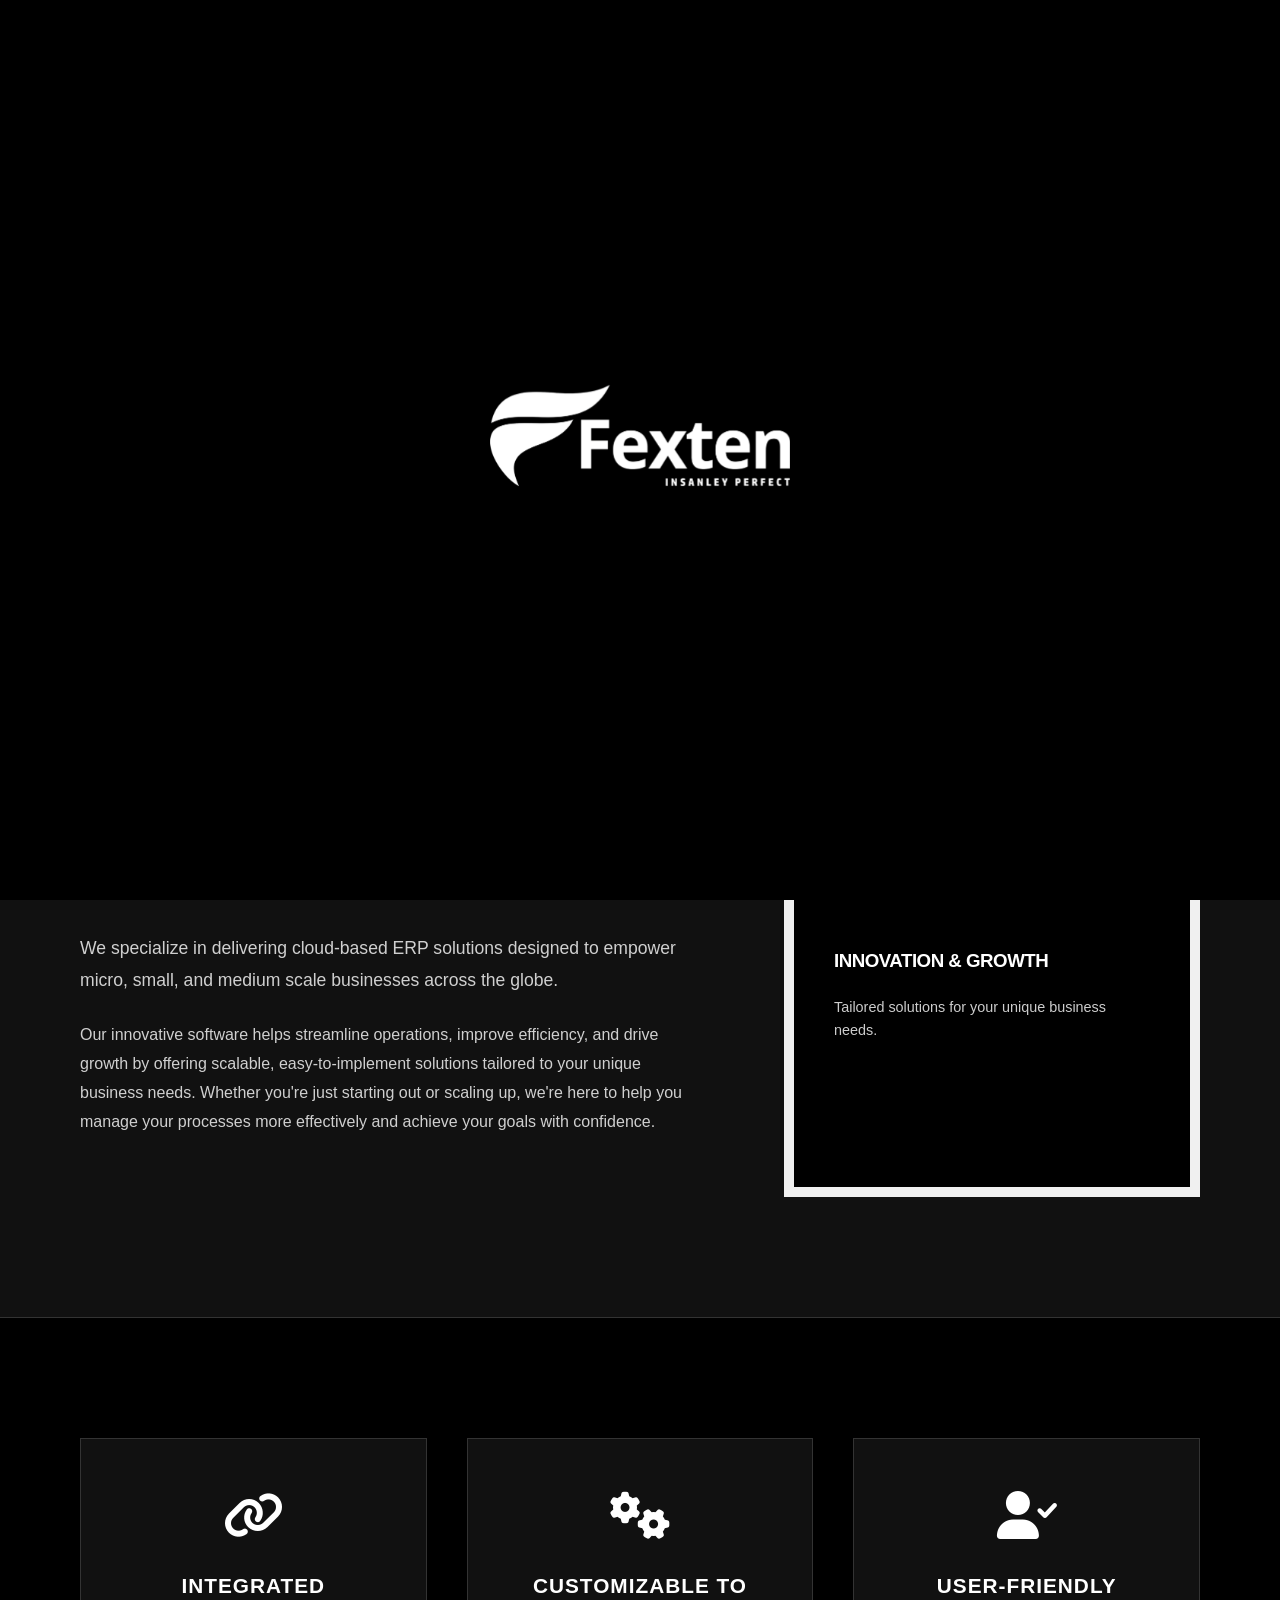
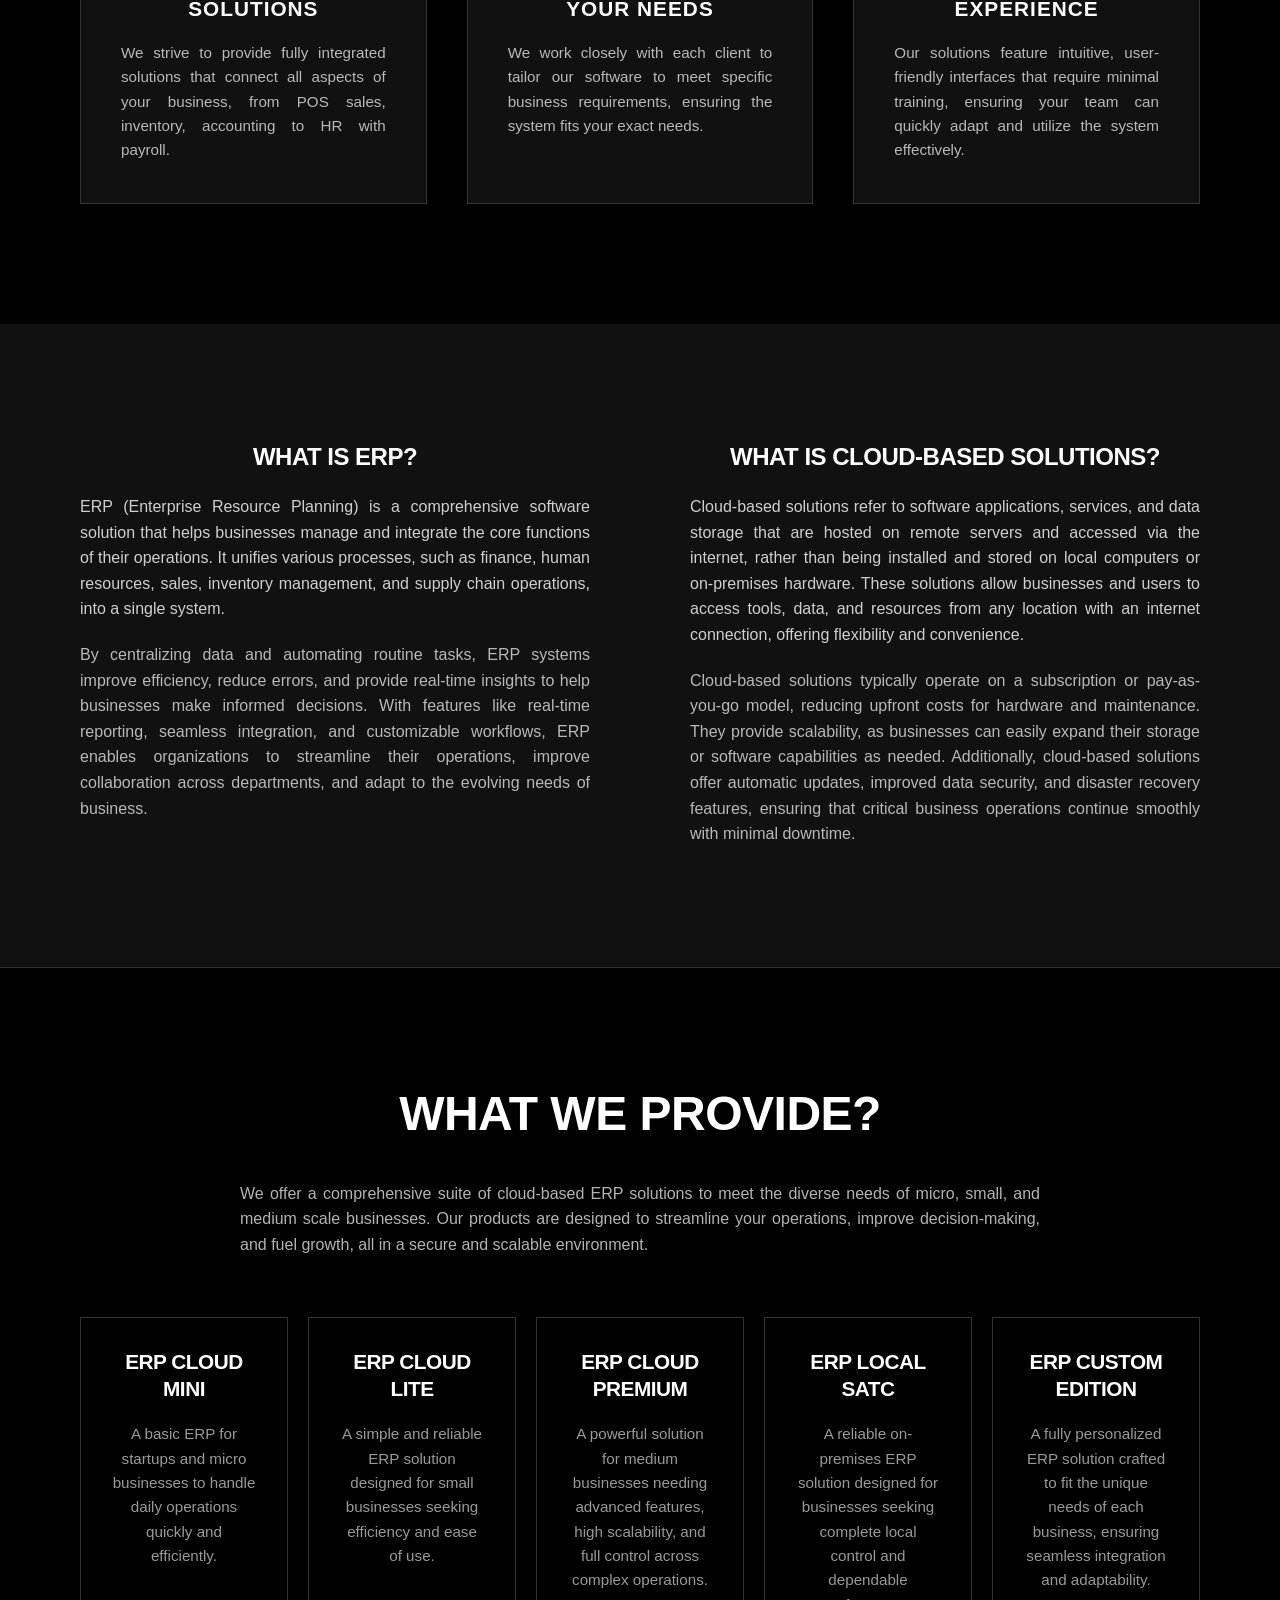
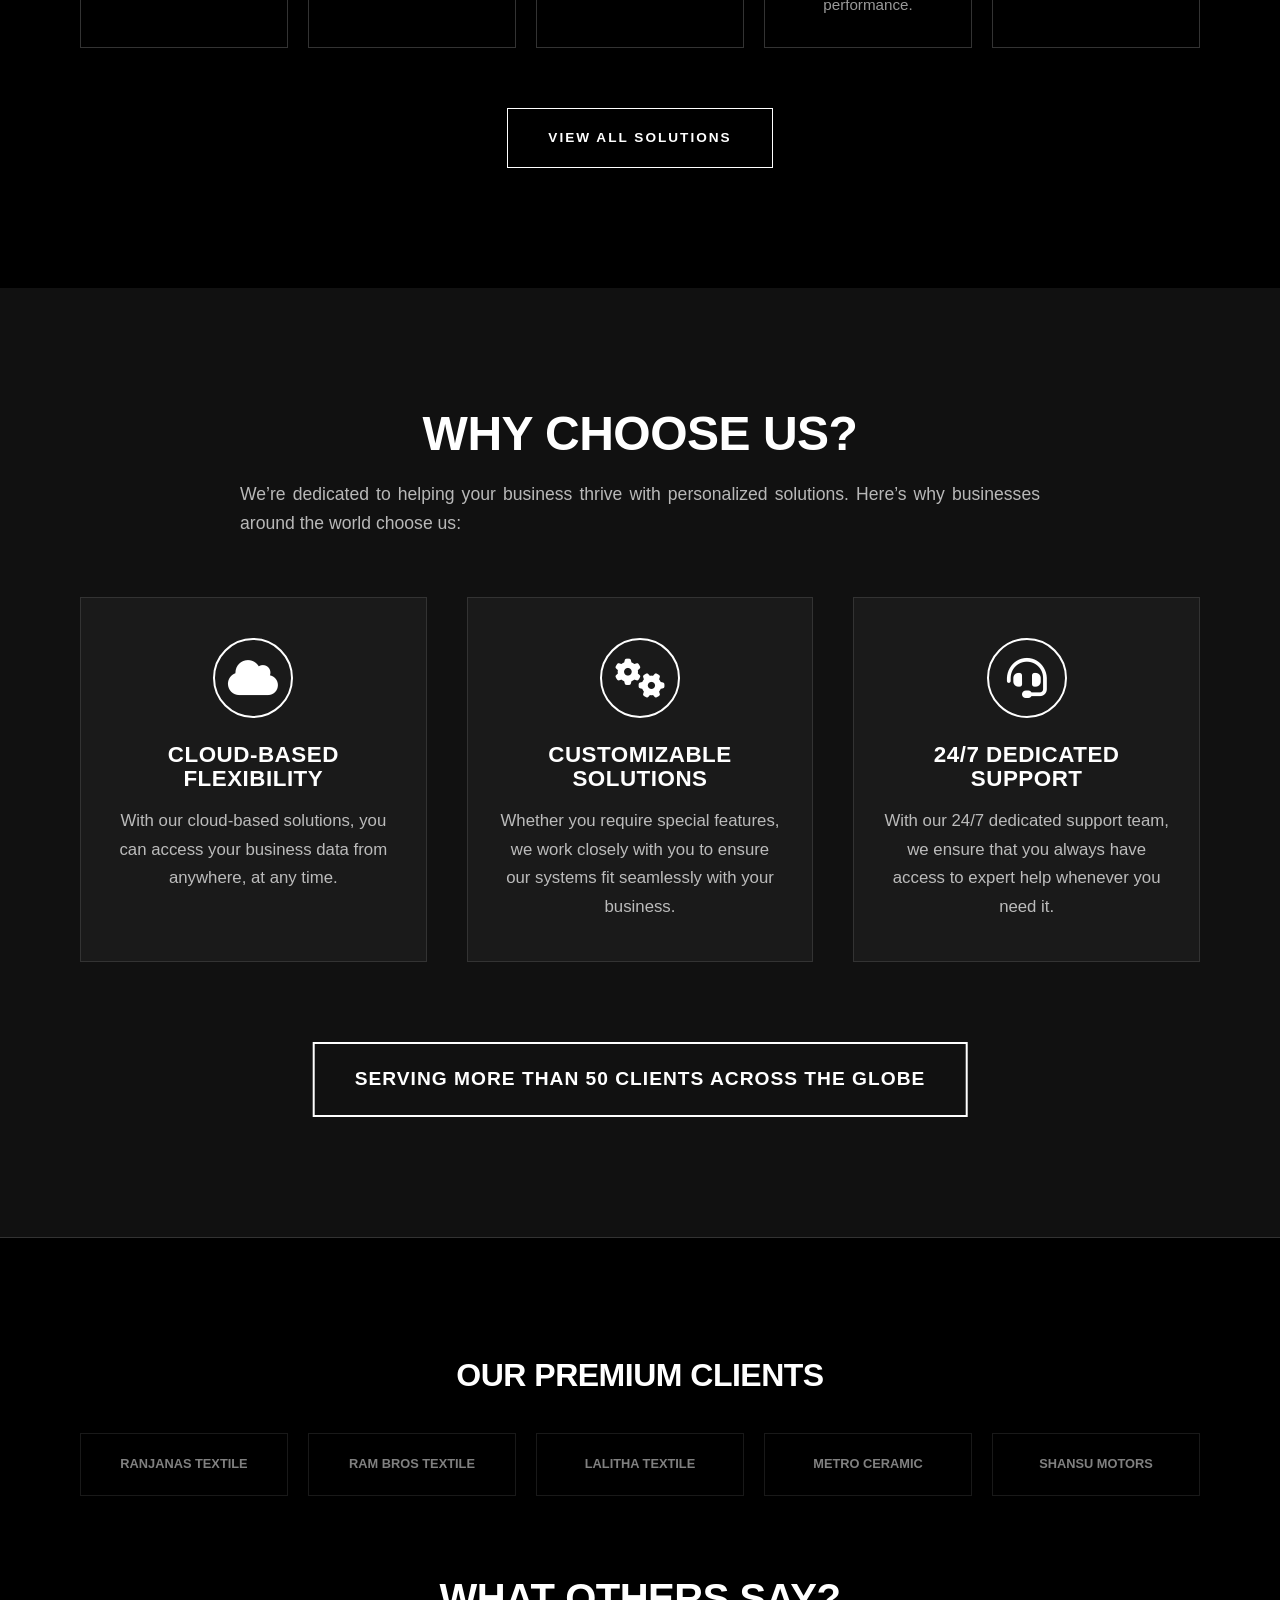
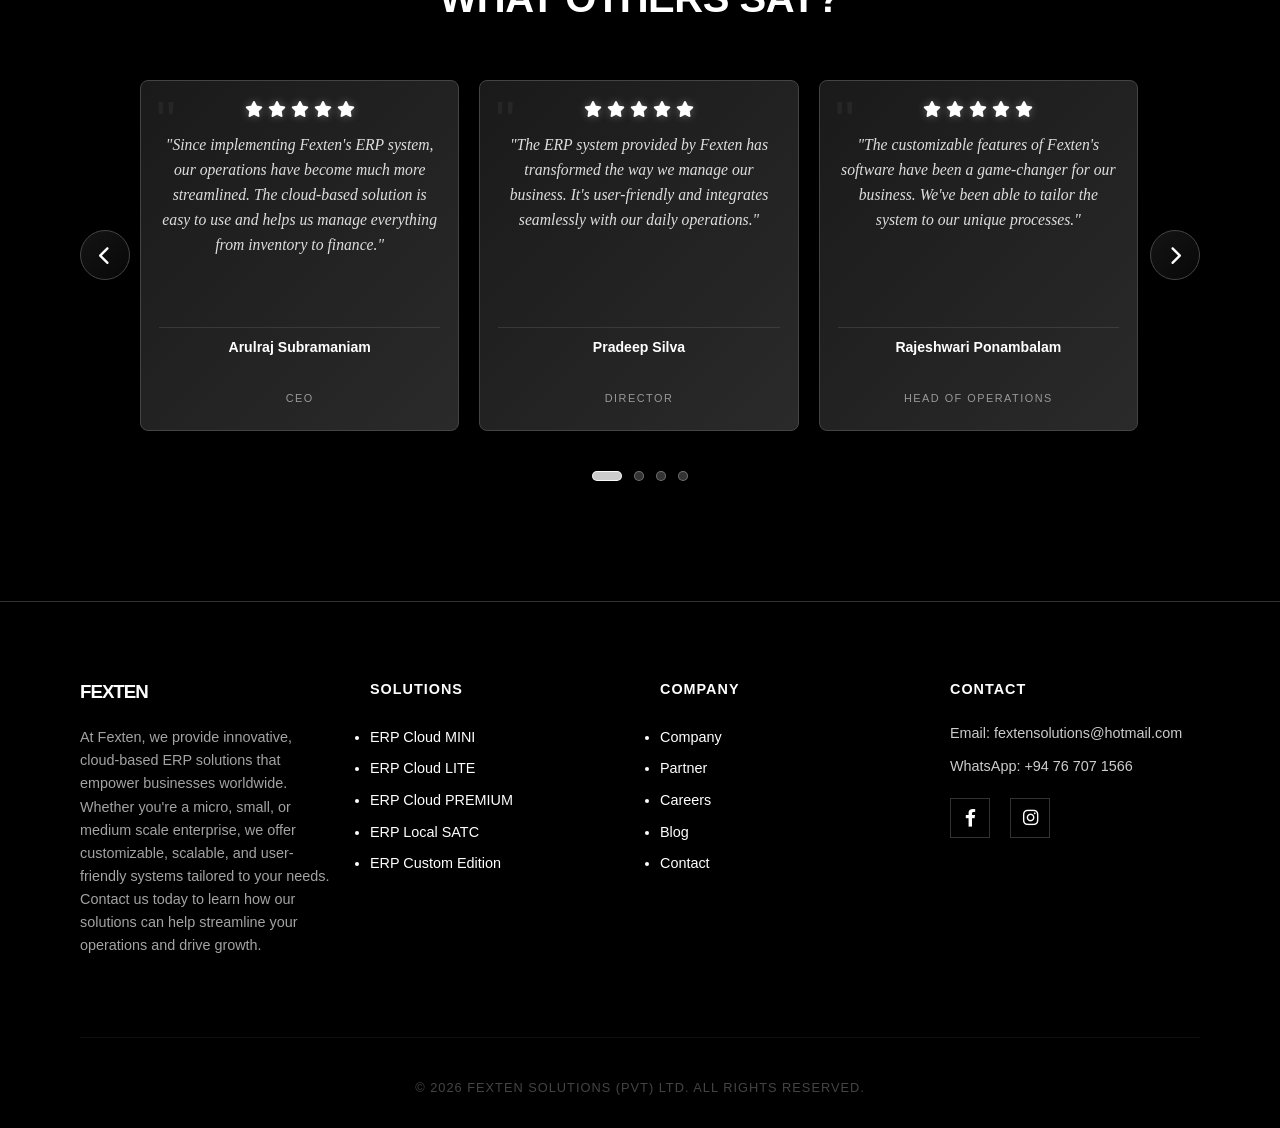
==== commit 1dcfe246: "contact form" ====
--- a/index.html
+++ b/index.html
@@ -17,7 +17,7 @@
         <div class="preloader-content">
             <h1 class="welcome-text">Welcome</h1>
             <div class="logo-animation">
-                <img src="assets/img/White Logo with Background.png" alt="FEXTEN" style="max-width: 300px; width: 100%; height: auto;">
+                <img src="assets/img/White Logo.png" alt="FEXTEN" style="max-width: 300px; width: 100%; height: auto;">
             </div>
         </div>
     </div>
@@ -75,7 +75,7 @@
         </div>
         <div class="container" style="padding-top: 60px;">
             <h1>Make Your Business Operations Better</h1>
-            <p class="mb-2" style="max-width: 800px; margin: 0 auto; font-size: 1.2rem; opacity: 0.8;">
+            <p class="mb-2" style="max-width: 800px; margin: 0 auto; font-size: 1rem; opacity: 0.8;">
                 Empowering micro, small, and medium scale businesses with innovative, scalable cloud-based ERP
                 solutions.
             </p>
--- a/assets/css/style.css
+++ b/assets/css/style.css
@@ -65,8 +65,8 @@
 }
 
 .hero h1 {
-    font-size: clamp(4rem, 10vw, 7rem);
-    font-weight: 800;
+    font-size: clamp(1.0rem, 9vw, 6rem);
+    font-weight: 500;
     letter-spacing: -3px;
     line-height: 1.1;
     margin-bottom: 30px;
@@ -439,7 +439,7 @@
 footer {
     background: #000000;
     color: #ffffff;
-    padding: 100px 0 40px;
+    padding: 80px 0 30px;
     border-top: 1px solid #333333;
 }
 
@@ -772,6 +772,39 @@
 
 [data-theme="dark"] .why-choose-card:hover .icon-circle i {
     color: #000 !important;
+}
+
+/* Branch Cards - Contact Page */
+.branch-card {
+    border: 1px solid #e0e0e0;
+    background: #f9f9f9;
+    transition: all 0.3s ease;
+}
+
+.branch-icon {
+    color: #000;
+}
+
+.branch-link {
+    color: #000;
+    text-decoration: none;
+}
+
+.branch-link:hover {
+    text-decoration: underline;
+}
+
+[data-theme="dark"] .branch-card {
+    background: #000;
+    border-color: #333;
+}
+
+[data-theme="dark"] .branch-icon {
+    color: #fff;
+}
+
+[data-theme="dark"] .branch-link {
+    color: #fff;
 }
 
 /* Clients Badge */
@@ -900,7 +933,7 @@
     flex: 0 0 calc(33.333% - 14px);
     min-width: calc(33.333% - 14px);
     max-width: calc(33.333% - 14px);
-    padding: 25px 20px;
+    padding: 20px 18px;
     border: 1px solid #444;
     background: linear-gradient(135deg, #1a1a1a 0%, #2a2a2a 100%);
     display: flex;
@@ -909,7 +942,7 @@
     box-sizing: border-box;
     position: relative;
     transition: all 0.4s ease;
-    aspect-ratio: 1 / 1;
+    aspect-ratio: 1 / 1.1;
     border-radius: 8px;
     box-shadow: 0 4px 15px rgba(0, 0, 0, 0.3);
 }
@@ -950,7 +983,7 @@
 .testimonial-text {
     font-family: 'Merriweather', serif;
     font-style: italic;
-    margin-bottom: 15px;
+    margin-bottom: 8px;
     opacity: 0.85;
     font-size: 0.98rem;
     text-align: center;
@@ -963,7 +996,7 @@
 
 .testimonial-author {
     margin-top: auto;
-    padding-top: 10px;
+    padding-top: 8px;
     border-top: 1px solid rgba(255, 255, 255, 0.1);
     text-align: center;
 }
@@ -973,7 +1006,7 @@
     font-weight: 700;
     font-size: 0.88rem;
     display: block;
-    margin-bottom: 4px;
+    margin-bottom: 0;
     color: #fff;
 }
 
@@ -1172,4 +1205,493 @@
     .testimonial-text {
         font-size: 0.82rem;
     }
+}
+
+/* ================================
+   Partner Page Styles & Animations
+   ================================ */
+
+/* Partner Icons - Light Mode */
+.partner-icon {
+    color: #000 !important;
+    transition: all 0.4s ease;
+}
+
+/* Partner Info Cards - Light Mode */
+.partner-info-card {
+    margin-bottom: 30px;
+    padding: 30px;
+    background: #f9f9f9;
+    border: 1px solid #e0e0e0;
+    border-left: 5px solid #000;
+    transition: all 0.4s ease;
+}
+
+.partner-info-card:hover {
+    transform: translateX(10px);
+    box-shadow: 0 10px 30px rgba(0,0,0,0.1);
+    border-left-color: #333;
+}
+
+.partner-info-card:hover .partner-icon {
+    transform: scale(1.15) rotate(5deg);
+}
+
+/* Partner CTA Box - Light Mode */
+.partner-cta-box {
+    margin-top: 40px;
+    transition: all 0.4s ease;
+}
+
+.partner-cta-inner {
+    text-align: center;
+    padding: 40px;
+    background: #000;
+    color: #fff;
+    border: 2px solid #000;
+    transition: all 0.4s ease;
+}
+
+.partner-cta-inner h3 {
+    color: #fff !important;
+}
+
+.partner-cta-inner i {
+    color: #fff !important;
+    transition: all 0.4s ease;
+}
+
+.partner-cta-box:hover {
+    transform: translateY(-5px);
+    box-shadow: 0 15px 50px rgba(0,0,0,0.3);
+}
+
+.partner-cta-box:hover i {
+    transform: scale(1.2);
+}
+
+/* Partner Form Section */
+.partner-form-section {
+    position: sticky;
+    top: 100px;
+}
+
+/* Partner Form - Light Mode */
+.partner-form {
+    background: #fff;
+    padding: 40px;
+    color: #000;
+    border: 2px solid #e0e0e0;
+    box-shadow: 0 10px 40px rgba(0,0,0,0.08);
+}
+
+.partner-form-title {
+    color: #000 !important;
+    text-transform: uppercase;
+    margin-bottom: 25px;
+    font-size: 1.3rem;
+    text-align: center;
+    border-bottom: 2px solid #e0e0e0;
+    padding-bottom: 15px;
+}
+
+.partner-form-label {
+    color: #666 !important;
+    font-size: 0.85rem;
+    text-transform: uppercase;
+    margin-bottom: 8px;
+    display: block;
+}
+
+.partner-form-input {
+    background: #f9f9f9 !important;
+    border: 1px solid #ddd !important;
+    color: #000 !important;
+    padding: 12px;
+    width: 100%;
+    font-size: 0.95rem;
+    transition: all 0.3s ease;
+}
+
+.partner-form-input:focus {
+    border-color: #000 !important;
+    outline: none;
+    box-shadow: 0 0 0 3px rgba(0,0,0,0.05);
+    background: #fff !important;
+}
+
+.partner-form-readonly {
+    background: #e9e9e9 !important;
+    color: #999 !important;
+    cursor: not-allowed;
+}
+
+/* Partner Submit Button - Light Mode */
+.partner-submit-btn {
+    width: 100%;
+    background: #000 !important;
+    color: #fff !important;
+    border-color: #000 !important;
+    padding: 15px;
+    font-size: 1.1rem;
+    font-weight: 700;
+    text-transform: uppercase;
+    letter-spacing: 1.5px;
+    transition: all 0.4s ease;
+}
+
+.partner-submit-btn:hover {
+    background: #333 !important;
+    color: #fff !important;
+    transform: translateY(-2px);
+    box-shadow: 0 10px 30px rgba(0,0,0,0.3);
+}
+
+/* Animations */
+@keyframes slideInLeft {
+    from {
+        opacity: 0;
+        transform: translateX(-60px);
+    }
+    to {
+        opacity: 1;
+        transform: translateX(0);
+    }
+}
+
+@keyframes slideInRight {
+    from {
+        opacity: 0;
+        transform: translateX(60px);
+    }
+    to {
+        opacity: 1;
+        transform: translateX(0);
+    }
+}
+
+@keyframes fadeIn {
+    from {
+        opacity: 0;
+        transform: translateY(20px);
+    }
+    to {
+        opacity: 1;
+        transform: translateY(0);
+    }
+}
+
+/* Dark Mode Partner Styles */
+[data-theme="dark"] .partner-icon {
+    color: #fff !important;
+}
+
+[data-theme="dark"] .partner-info-card {
+    background: #1a1a1a;
+    border: 1px solid #333;
+    border-left: 5px solid #fff;
+}
+
+[data-theme="dark"] .partner-info-card:hover {
+    background: #222;
+    border-left-color: #ccc;
+}
+
+[data-theme="dark"] .partner-info-card h2,
+[data-theme="dark"] .partner-info-card h3 {
+    color: #fff !important;
+}
+
+[data-theme="dark"] .partner-info-card p {
+    color: #ccc !important;
+}
+
+[data-theme="dark"] .partner-cta-inner {
+    background: linear-gradient(135deg, #000 0%, #1a1a1a 100%);
+    border-color: #333;
+}
+
+[data-theme="dark"] .partner-form {
+    background: #000 !important;
+    color: #fff !important;
+    border-color: #333 !important;
+    box-shadow: 0 10px 40px rgba(0,0,0,0.5);
+}
+
+[data-theme="dark"] .partner-form-title {
+    color: #fff !important;
+    border-bottom-color: #333 !important;
+}
+
+[data-theme="dark"] .partner-form-label {
+    color: #888 !important;
+}
+
+[data-theme="dark"] .partner-form-input {
+    background: #111 !important;
+    border-color: #333 !important;
+    color: #fff !important;
+}
+
+[data-theme="dark"] .partner-form-input:focus {
+    border-color: #666 !important;
+    box-shadow: 0 0 0 3px rgba(255,255,255,0.05);
+    background: #1a1a1a !important;
+}
+
+[data-theme="dark"] .partner-form-readonly {
+    background: #0a0a0a !important;
+    color: #666 !important;
+}
+
+[data-theme="dark"] .partner-submit-btn {
+    background: #fff !important;
+    color: #000 !important;
+    border-color: #fff !important;
+}
+
+[data-theme="dark"] .partner-submit-btn:hover {
+    background: transparent !important;
+    color: #fff !important;
+    border-color: #fff !important;
+    box-shadow: 0 10px 30px rgba(255,255,255,0.2);
+}
+
+/* Responsive Partner Layout */
+@media (max-width: 1024px) {
+    .partner-form-section {
+        position: static;
+    }
+}
+
+@media (max-width: 768px) {
+    .partner-grid-container {
+        grid-template-columns: 1fr !important;
+        gap: 40px !important;
+    }
+    
+    .partner-info-section,
+    .partner-form-section {
+        grid-column: 1 / -1;
+    }
+    
+    .partner-info-card {
+        padding: 20px;
+        margin-bottom: 20px;
+    }
+    
+    .partner-cta-box > div {
+        padding: 25px !important;
+    }
+    
+    .partner-form-section form {
+        padding: 25px !important;
+    }
+    
+    .partner-form-section form > h3 {
+        font-size: 1.1rem !important;
+    }
+    
+    .partner-form-section h2 {
+        font-size: 1.5rem !important;
+    }
+}
+
+/* ================================
+   Core Values Section Styles
+   ================================ */
+
+/* Core Values Grid */
+.core-values-grid {
+    display: grid;
+    grid-template-columns: repeat(5, 1fr);
+    gap: 30px;
+    text-align: center;
+}
+
+/* Core Value Card - Light Mode */
+.core-value-card {
+    padding: 45px 25px;
+    border: 2px solid #e0e0e0;
+    background: #fff;
+    transition: all 0.4s ease;
+    position: relative;
+    overflow: hidden;
+}
+
+.core-value-card::before {
+    content: '';
+    position: absolute;
+    top: 0;
+    left: -100%;
+    width: 100%;
+    height: 100%;
+    background: linear-gradient(90deg, transparent, rgba(0,0,0,0.03), transparent);
+    transition: left 0.6s ease;
+}
+
+.core-value-card:hover::before {
+    left: 100%;
+}
+
+.core-value-card:hover {
+    transform: translateY(-8px);
+    box-shadow: 0 15px 40px rgba(0,0,0,0.12);
+    border-color: #000;
+}
+
+/* Icon Circle */
+.core-value-icon-circle {
+    width: 90px;
+    height: 90px;
+    margin: 0 auto 25px;
+    display: flex;
+    align-items: center;
+    justify-content: center;
+    border-radius: 50%;
+    background: #f5f5f5;
+    border: 3px solid #000;
+    transition: all 0.4s ease;
+}
+
+.core-value-icon-circle i {
+    font-size: 2.5rem;
+    color: #000;
+    transition: all 0.4s ease;
+}
+
+.core-value-card:hover .core-value-icon-circle {
+    background: #000;
+    transform: scale(1.1) rotate(5deg);
+}
+
+.core-value-card:hover .core-value-icon-circle i {
+    color: #fff;
+    transform: scale(1.15);
+}
+
+/* Title */
+.core-value-title {
+    text-transform: uppercase;
+    font-size: 1.3rem;
+    font-weight: 800;
+    margin-bottom: 15px;
+    color: #000;
+    letter-spacing: 0.5px;
+    transition: all 0.3s ease;
+}
+
+.core-value-card:hover .core-value-title {
+    color: #000;
+    letter-spacing: 1px;
+}
+
+/* Description Text */
+.core-value-text {
+    font-size: 1rem;
+    line-height: 1.7;
+    color: #666;
+    margin: 0;
+    transition: all 0.3s ease;
+}
+
+.core-value-card:hover .core-value-text {
+    color: #333;
+}
+
+/* Dark Mode Core Values */
+[data-theme="dark"] .core-value-card {
+    background: #0a0a0a;
+    border-color: #333;
+}
+
+[data-theme="dark"] .core-value-card:hover {
+    background: #111;
+    border-color: #fff;
+    box-shadow: 0 15px 40px rgba(255,255,255,0.08);
+}
+
+[data-theme="dark"] .core-value-icon-circle {
+    background: #1a1a1a;
+    border-color: #fff;
+}
+
+[data-theme="dark"] .core-value-icon-circle i {
+    color: #fff;
+}
+
+[data-theme="dark"] .core-value-card:hover .core-value-icon-circle {
+    background: #fff;
+}
+
+[data-theme="dark"] .core-value-card:hover .core-value-icon-circle i {
+    color: #000;
+}
+
+[data-theme="dark"] .core-value-title {
+    color: #fff !important;
+}
+
+[data-theme="dark"] .core-value-text {
+    color: #aaa !important;
+}
+
+[data-theme="dark"] .core-value-card:hover .core-value-text {
+    color: #ccc !important;
+}
+
+/* Responsive Core Values */
+@media (max-width: 1400px) {
+    .core-values-grid {
+        grid-template-columns: repeat(3, 1fr);
+        gap: 25px;
+    }
+}
+
+@media (max-width: 1024px) {
+    .core-values-grid {
+        grid-template-columns: repeat(2, 1fr);
+        gap: 25px;
+    }
+    
+    .core-value-icon-circle {
+        width: 80px;
+        height: 80px;
+    }
+    
+    .core-value-icon-circle i {
+        font-size: 2.2rem;
+    }
+    
+    .core-value-title {
+        font-size: 1.2rem;
+    }
+}
+
+@media (max-width: 768px) {
+    .core-values-grid {
+        grid-template-columns: 1fr;
+        gap: 20px;
+    }
+    
+    .core-value-card {
+        padding: 35px 20px;
+    }
+    
+    .core-value-icon-circle {
+        width: 75px;
+        height: 75px;
+    }
+    
+    .core-value-icon-circle i {
+        font-size: 2rem;
+    }
+    
+    .core-value-title {
+        font-size: 1.1rem;
+    }
+    
+    .core-value-text {
+        font-size: 0.95rem;
+    }
 }
